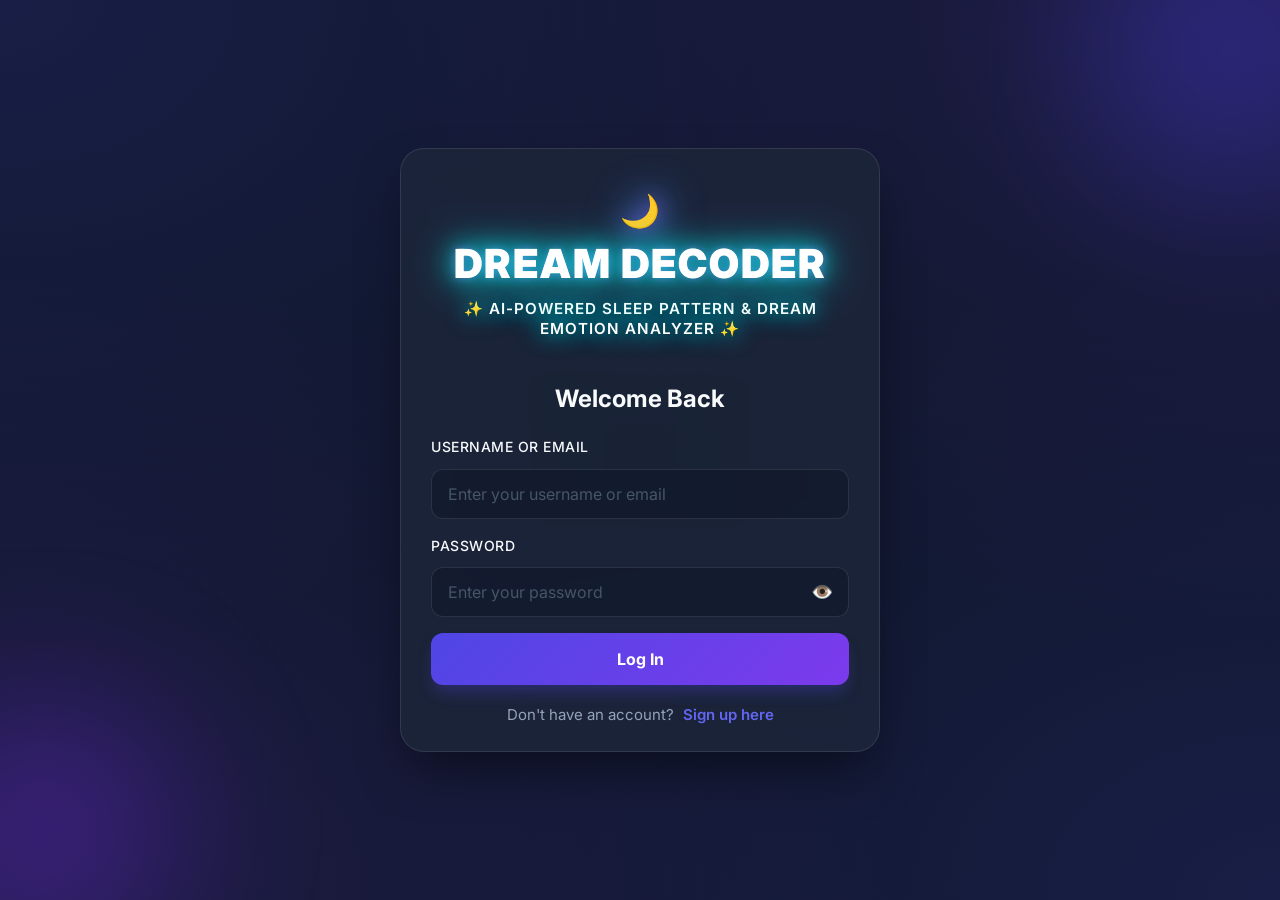
==== frontend/login.html @ a517de75 "first commit" ====
<!DOCTYPE html>
<html lang="en">

<head>
    <meta charset="UTF-8">
    <meta name="viewport" content="width=device-width, initial-scale=1.0">
    <title>Dream Decoder - Login</title>
    <link rel="preconnect" href="https://fonts.googleapis.com">
    <link rel="preconnect" href="https://fonts.gstatic.com" crossorigin>
    <!-- Web Fonts -->
    <link href="https://fonts.googleapis.com/css2?family=Inter:wght@400;500;600;700;800&display=swap" rel="stylesheet">
    <link rel="stylesheet" href="css/styles.css">
    <link rel="stylesheet" href="css/auth.css">
</head>

<body class="auth-page">
    <div class="auth-bg-shapes">
        <div class="shape shape-1"></div>
        <div class="shape shape-2"></div>
    </div>
    <div class="auth-container">
        <div class="auth-card">
            <div class="auth-header">
                <div class="auth-brand-animated" aria-label="Dream Decoder animated branding">
                    <div class="brand-moon">🌙</div>
                    <h1 class="brand-name">DREAM DECODER</h1>
                    <p class="brand-tagline">✨ AI-POWERED SLEEP PATTERN &amp; DREAM EMOTION ANALYZER ✨</p>
                </div>
            </div>

            <!-- Login Form -->
            <form id="loginForm" class="auth-form">
                <h2 data-i18n="auth_welcome">Welcome Back</h2>

                <div class="form-group">
                    <label for="loginUsername" data-i18n="auth_username">Username or Email</label>
                    <input type="text" id="loginUsername" name="username" required autocomplete="username"
                        data-i18n-placeholder="auth_username_placeholder" placeholder="Enter your username or email">
                </div>

                <div class="form-group">
                    <label for="loginPassword" data-i18n="auth_password">Password</label>
                    <div class="password-input-wrapper">
                        <input type="password" id="loginPassword" name="password" required
                            autocomplete="current-password" data-i18n-placeholder="auth_password_placeholder"
                            placeholder="Enter your password">
                        <button type="button" class="toggle-password" data-target="loginPassword"
                            title="Toggle password visibility">
                            <span class="eye-icon">👁️</span>
                        </button>
                    </div>
                </div>

                <button type="submit" class="btn btn-primary btn-block">
                    <span class="btn-text" data-i18n="btn_login">Log In</span>
                    <span class="btn-status" style="display: none;">
                        <span class="btn-loader" style="display: inline-block; vertical-align: middle;"></span>
                        <span data-i18n="auth_logging_in" style="margin-left: 8px;">Logging in...</span>
                    </span>
                </button>

                <p class="auth-switch">
                    <span data-i18n="auth_no_account">Don't have an account?</span>
                    <a href="#" id="showSignup" data-i18n="auth_to_signup">Sign up here</a>
                </p>
            </form>

            <!-- Signup Form -->
            <form id="signupForm" class="auth-form" style="display: none;">
                <h2 data-i18n="auth_create_account">Create Account</h2>

                <div class="form-group">
                    <label for="signupUsername" data-i18n="auth_username">Username</label>
                    <input type="text" id="signupUsername" name="username" required autocomplete="username"
                        data-i18n-placeholder="auth_signup_username_hint"
                        placeholder="Choose a username (3-20 characters)" pattern="[a-zA-Z0-9_]{3,20}">
                    <small data-i18n="auth_username_hint">Letters, numbers, and underscores only</small>
                </div>

                <div class="form-group">
                    <label for="signupEmail" data-i18n="auth_email">Email</label>
                    <input type="email" id="signupEmail" name="email" required autocomplete="email"
                        data-i18n-placeholder="auth_email_placeholder" placeholder="Enter your email">
                </div>

                <div class="form-group">
                    <label for="signupPassword" data-i18n="auth_password">Password</label>
                    <div class="password-input-wrapper">
                        <input type="password" id="signupPassword" name="password" required autocomplete="new-password"
                            data-i18n-placeholder="auth_password_placeholder" placeholder="Create a strong password"
                            minlength="8">
                        <button type="button" class="toggle-password" data-target="signupPassword"
                            title="Toggle password visibility">
                            <span class="eye-icon">👁️</span>
                        </button>
                    </div>
                    <small data-i18n="auth_password_hint">At least 8 characters, 1 uppercase, 1 lowercase, 1
                        number</small>
                </div>

                <div class="form-group">
                    <label for="signupConfirmPassword" data-i18n="auth_confirm_password">Confirm Password</label>
                    <div class="password-input-wrapper">
                        <input type="password" id="signupConfirmPassword" name="confirmPassword" required
                            autocomplete="new-password" data-i18n-placeholder="auth_confirm_password_placeholder"
                            placeholder="Re-enter your password">
                        <button type="button" class="toggle-password" data-target="signupConfirmPassword"
                            title="Toggle password visibility">
                            <span class="eye-icon">👁️</span>
                        </button>
                    </div>
                </div>

                <button type="submit" class="btn btn-primary btn-block">
                    <span class="btn-text" data-i18n="btn_signup">Sign Up</span>
                    <span class="btn-status" style="display: none;">
                        <span class="btn-loader" style="display: inline-block; vertical-align: middle;"></span>
                        <span data-i18n="auth_creating_account">Creating account...</span>
                    </span>
                </button>

                <p class="auth-switch">
                    <span data-i18n="auth_has_account">Already have an account?</span>
                    <a href="#" id="showLogin" data-i18n="auth_to_login">Log in here</a>
                </p>
            </form>
        </div>
    </div>

    <script src="js/auth.js"></script>
    <script src="js/i18n.js"></script>
    <script>
        // Form switching
        document.getElementById('showSignup').addEventListener('click', (e) => {
            e.preventDefault();
            const loginForm = document.getElementById('loginForm');
            const signupForm = document.getElementById('signupForm');

            loginForm.style.opacity = '0';
            setTimeout(() => {
                loginForm.style.display = 'none';
                signupForm.style.display = 'block';
                signupForm.style.opacity = '1';
            }, 200);
        });

        document.getElementById('showLogin').addEventListener('click', (e) => {
            e.preventDefault();
            const loginForm = document.getElementById('loginForm');
            const signupForm = document.getElementById('signupForm');

            signupForm.style.opacity = '0';
            setTimeout(() => {
                signupForm.style.display = 'none';
                loginForm.style.display = 'block';
                loginForm.style.opacity = '1';
            }, 200);
        });

        // Login form submission
        document.getElementById('loginForm').addEventListener('submit', async (e) => {
            e.preventDefault();

            const btn = e.target.querySelector('button[type="submit"]');
            const btnText = btn.querySelector('.btn-text');
            const btnLoader = btn.querySelector('.btn-status');

            const username = document.getElementById('loginUsername').value.trim();
            const password = document.getElementById('loginPassword').value;

            try {
                btn.disabled = true;
                btnText.style.display = 'none';
                btnLoader.style.display = 'inline';

                await authService.login(username, password);

                // Redirect to main app
                window.location.href = '/';
            } catch (error) {
                alert('Login failed: ' + error.message);
                btn.disabled = false;
                btnText.style.display = 'inline';
                btnLoader.style.display = 'none';
            }
        });

        // Signup form submission
        document.getElementById('signupForm').addEventListener('submit', async (e) => {
            e.preventDefault();

            const btn = e.target.querySelector('button[type="submit"]');
            const btnText = btn.querySelector('.btn-text');
            const btnLoader = btn.querySelector('.btn-status');

            const username = document.getElementById('signupUsername').value.trim();
            const email = document.getElementById('signupEmail').value.trim();
            const password = document.getElementById('signupPassword').value;
            const confirmPassword = document.getElementById('signupConfirmPassword').value;
            const language = 'en'; // Default to English as per requirement

            // Validate passwords match
            if (password !== confirmPassword) {
                alert('Passwords do not match!');
                return;
            }

            try {
                btn.disabled = true;
                btnText.style.display = 'none';
                btnLoader.style.display = 'inline';

                await authService.signup(username, email, password, language);

                // Redirect to main app
                window.location.href = '/';
            } catch (error) {
                alert('Signup failed: ' + error.message);
                btn.disabled = false;
                btnText.style.display = 'inline';
                btnLoader.style.display = 'none';
            }
        });

        // Redirect if already logged in
        if (authService.isAuthenticated()) {
            window.location.href = '/';
        }

        // Password visibility toggle
        document.querySelectorAll('.toggle-password').forEach(button => {
            button.addEventListener('click', () => {
                const targetId = button.getAttribute('data-target');
                const passwordInput = document.getElementById(targetId);
                const eyeIcon = button.querySelector('.eye-icon');

                if (passwordInput.type === 'password') {
                    passwordInput.type = 'text';
                    eyeIcon.textContent = '🙈';
                } else {
                    passwordInput.type = 'password';
                    eyeIcon.textContent = '👁️';
                }
            });
        });
    </script>
</body>

</html>
---- frontend/css/styles.css ----
/* Dream Decoder - Main Stylesheet */
/* Midnight Voyage Theme */

/* ========================================
   CSS VARIABLES (Design Tokens)
   ======================================== */
:root {
    /* Colors from palette - Midnight Voyage */
    --color-midnight: #2F4157;
    --color-ocean: #577C8E;
    --color-foam: #DAE4EA;

    /* Background colors */
    --color-bg-primary: #1e2d3d;
    --color-bg-secondary: #2F4157;
    --color-bg-tertiary: #3a4f65;
    --color-bg-card: var(--color-bg-secondary);
    --color-bg-card-hover: var(--color-bg-tertiary);

    /* Accent colors */
    --color-primary: #577C8E;
    --color-primary-light: #6a91a5;
    --color-primary-dark: #486a7a;
    --color-secondary: #DAE4EA;
    --color-accent: #8fb3c4;

    /* Text colors */
    --color-text-primary: #f0f4f6;
    --color-text-secondary: #b8c9d4;
    --color-text-muted: #7d93a3;

    /* Semantic colors */
    --color-success: #7ec4a3;
    --color-warning: #e8c47a;
    --color-error: #d98a8a;
    --color-info: #8fb3c4;

    /* Emotion colors */
    --color-joy: #e8c47a;
    --color-sadness: #7d93a3;
    --color-fear: #9b8ec4;
    --color-anger: #d98a8a;
    --color-surprise: #c4a87e;
    --color-love: #c48a9b;

    /* Shadows */
    --shadow-sm: 0 1px 3px rgba(0, 0, 0, 0.25);
    --shadow-md: 0 4px 12px rgba(0, 0, 0, 0.3);
    --shadow-lg: 0 8px 24px rgba(0, 0, 0, 0.35);

    /* Border radius */
    --radius-sm: 6px;
    --radius-md: 10px;
    --radius-lg: 16px;
    --radius-xl: 24px;

    /* Spacing */
    --space-xs: 4px;
    --space-sm: 8px;
    --space-md: 16px;
    --space-lg: 24px;
    --space-xl: 32px;
    --space-2xl: 48px;

    /* Typography */
    --font-primary: 'Inter', -apple-system, BlinkMacSystemFont, sans-serif;
    --font-display: 'Outfit', 'Inter', sans-serif;

    /* Transitions */
    --transition-fast: 0.15s ease;
    --transition-normal: 0.2s ease;
}

/* ========================================
   RESET & BASE STYLES
   ======================================== */
*,
*::before,
*::after {
    box-sizing: border-box;
    margin: 0;
    padding: 0;
}

html {
    font-size: 16px;
    scroll-behavior: smooth;
}

body {
    font-family: var(--font-primary);
    background: var(--color-bg-primary);
    color: var(--color-text-primary);
    line-height: 1.6;
    min-height: 100vh;
    overflow-x: hidden;
    scrollbar-width: none;
    /* Firefox */
    -ms-overflow-style: none;
    /* IE/Edge */
}

body::-webkit-scrollbar {
    display: none;
    /* Chrome, Safari, Opera */
}

/* Shared Scrollbar utility */
.custom-scrollbar::-webkit-scrollbar {
    width: 5px;
}

.custom-scrollbar::-webkit-scrollbar-track {
    background: var(--color-bg-primary);
    border-radius: 3px;
}

.custom-scrollbar::-webkit-scrollbar-thumb {
    background: var(--color-ocean);
    border-radius: 3px;
}

.custom-scrollbar::-webkit-scrollbar-thumb:hover {
    background: var(--color-primary-light);
}

/* ========================================
   APP CONTAINER
   ======================================== */
.app-container {
    max-width: 1400px;
    margin: 0 auto;
    padding: var(--space-lg);
    min-height: 100vh;
}

/* ========================================
   HEADER
   ======================================== */
.app-header {
    display: flex;
    justify-content: space-between;
    align-items: center;
    padding: var(--space-md) var(--space-lg);
    background: rgba(30, 41, 59, 0.8);
    backdrop-filter: blur(16px);
    -webkit-backdrop-filter: blur(16px);
    border-bottom: 1px solid var(--color-bg-tertiary);
    position: sticky;
    top: 0;
    z-index: 1000;
    transition: all var(--transition-normal);
}

.logo {
    display: flex;
    align-items: center;
    gap: var(--space-sm);
}

.logo-icon {
    font-size: 2.2rem;
    filter: drop-shadow(0 0 8px rgba(99, 102, 241, 0.4));
    transition: transform 0.3s ease;
}

.logo:hover .logo-icon {
    transform: rotate(15deg) scale(1.1);
}

.logo h1 {
    font-family: var(--font-display);
    font-size: 1.8rem;
    font-weight: 800;
    letter-spacing: -0.02em;
    background: linear-gradient(to right, #818cf8, #c084fc);
    -webkit-background-clip: text;
    background-clip: text;
    -webkit-text-fill-color: transparent;
}

.tagline {
    font-size: 0.85rem;
    color: var(--color-text-muted);
    font-weight: 500;
    text-transform: uppercase;
    letter-spacing: 2px;
    margin-left: var(--space-lg);
    display: none;
}

@media (min-width: 1024px) {
    .tagline {
        display: block;
    }
}


/* Language Switcher */
.language-switcher {
    display: flex;
    align-items: center;
    gap: var(--space-sm);
    position: absolute;
    top: var(--space-md);
    right: 200px;
}

.language-switcher label {
    font-size: 0.9rem;
    color: var(--color-text-muted);
    font-weight: 500;
}

.language-select {
    padding: var(--space-xs) var(--space-sm);
    background: var(--color-bg-secondary);
    border: 1px solid var(--color-bg-tertiary);
    border-radius: var(--radius-md);
    color: var(--color-text);
    font-size: 0.9rem;
    cursor: pointer;
    transition: all 0.2s ease;
}

.language-select:hover {
    border-color: var(--color-foam);
    background: var(--color-bg-tertiary);
}

.language-select:focus {
    outline: none;
    border-color: var(--color-foam);
    box-shadow: 0 0 0 3px rgba(136, 192, 208, 0.1);
}

.language-select option {
    background: var(--color-bg-secondary);
    color: var(--color-text);
}

/* User Menu */
.user-menu {
    position: relative;
}

.user-menu-btn {
    display: flex;
    align-items: center;
    gap: var(--space-sm);
    padding: var(--space-sm) var(--space-md);
    background: var(--color-bg-tertiary);
    border: 1px solid var(--color-ocean);
    border-radius: var(--radius-md);
    color: var(--color-text-primary);
    font-family: var(--font-primary);
    font-size: 0.9rem;
    font-weight: 500;
    cursor: pointer;
    transition: all var(--transition-fast);
}

.user-menu-btn:hover {
    background: var(--color-ocean);
    border-color: var(--color-primary-light);
}

.user-menu-dropdown {
    position: absolute;
    top: calc(100% + var(--space-sm));
    right: 0;
    background: var(--color-bg-secondary);
    border: 1px solid var(--color-bg-tertiary);
    border-radius: var(--radius-md);
    box-shadow: var(--shadow-lg);
    min-width: 200px;
    z-index: 1000;
    overflow: hidden;
}

.user-menu-dropdown button {
    display: block;
    width: 100%;
    padding: var(--space-md);
    background: transparent;
    border: none;
    color: var(--color-text-primary);
    font-family: var(--font-primary);
    font-size: 0.9rem;
    text-align: left;
    cursor: pointer;
    transition: background var(--transition-fast);
    border-bottom: 1px solid var(--color-bg-tertiary);
}

.user-menu-dropdown button:last-child {
    border-bottom: none;
}

.user-menu-dropdown button:hover {
    background: var(--color-bg-tertiary);
}

.user-menu-dropdown button.danger:hover {
    background: var(--color-error);
    color: white;
}

/* ========================================
   NAVIGATION TABS
   ======================================== */
.tab-nav {
    display: flex;
    justify-content: center;
    gap: var(--space-xs);
    padding: var(--space-xs);
    background: var(--color-bg-secondary);
    border-radius: var(--radius-lg);
    margin-bottom: var(--space-xl);
    border: 1px solid var(--color-bg-tertiary);
    transition: all var(--transition-normal);
}

.tab-btn {
    display: flex;
    align-items: center;
    gap: var(--space-sm);
    padding: var(--space-sm) var(--space-lg);
    background: transparent;
    border: none;
    border-radius: var(--radius-md);
    color: var(--color-text-muted);
    font-family: var(--font-primary);
    font-size: 0.95rem;
    font-weight: 600;
    cursor: pointer;
    transition: all var(--transition-normal);
}

.tab-btn:hover {
    color: var(--color-text-primary);
    background: rgba(255, 255, 255, 0.05);
}

.tab-btn.active {
    color: white;
    background: var(--auth-accent, #6366f1);
    box-shadow: 0 4px 12px rgba(99, 102, 241, 0.3);
}

.tab-icon {
    font-size: 1.2rem;
}

/* Mobile Bottom Navigation */
@media (max-width: 768px) {
    .tab-nav {
        position: fixed;
        bottom: 0;
        left: 0;
        width: 100%;
        margin-bottom: 0;
        border-radius: 20px 20px 0 0;
        z-index: 1001;
        padding: 10px var(--space-md);
        background: rgba(30, 41, 59, 0.95);
        backdrop-filter: blur(12px);
        box-shadow: 0 -10px 25px rgba(0, 0, 0, 0.3);
        justify-content: space-around;
        border-top: 1px solid var(--color-bg-tertiary);
    }

    .tab-btn {
        flex-direction: column;
        gap: 4px;
        padding: 8px var(--space-sm);
        font-size: 0.75rem;
        flex: 1;
        position: relative;
    }

    .tab-btn.active {
        background: transparent;
        color: var(--auth-accent, #6366f1);
        box-shadow: none;
    }

    .tab-btn.active::after {
        content: '';
        position: absolute;
        top: -10px;
        width: 20px;
        height: 3px;
        background: var(--auth-accent, #6366f1);
        border-radius: 0 0 3px 3px;
    }

    .tab-icon {
        font-size: 1.4rem;
    }

    .main-content {
        padding-bottom: 100px;
        /* Space for bottom nav */
    }
}

/* ========================================
   TAB PANELS
   ======================================== */
.tab-panel {
    display: none;
}

.tab-panel.active {
    display: block;
}

/* ========================================
   CARDS
   ======================================== */
.card {
    background: var(--color-bg-card);
    border-radius: var(--radius-lg);
    box-shadow: var(--shadow-sm);
    border: 1px solid var(--color-bg-tertiary);
    overflow: hidden;
}

.card:hover {
    border-color: var(--color-ocean);
}

.card-header {
    display: flex;
    justify-content: space-between;
    align-items: center;
    padding: var(--space-lg);
    border-bottom: 1px solid var(--color-bg-tertiary);
    background: rgba(0, 0, 0, 0.1);
}

.card-header h2 {
    font-family: var(--font-display);
    font-size: 1.1rem;
    font-weight: 600;
    color: var(--color-text-primary);
}

.card-body {
    padding: var(--space-lg);
}

/* ========================================
   PANEL GRIDS
   ======================================== */
.panel-grid {
    display: grid;
    grid-template-columns: 1fr 1fr;
    gap: var(--space-lg);
}

@media (max-width: 1024px) {
    .panel-grid {
        grid-template-columns: 1fr;
    }
}

.analytics-grid {
    display: grid;
    grid-template-columns: repeat(2, 1fr);
    gap: var(--space-lg);
}

@media (max-width: 768px) {
    .analytics-grid {
        grid-template-columns: 1fr;
    }
}

.insights-grid {
    display: grid;
    grid-template-columns: 2fr 1fr;
    gap: var(--space-lg);
}

@media (max-width: 1024px) {
    .insights-grid {
        grid-template-columns: 1fr;
    }
}

.insights-grid .insights-main-card {
    grid-row: span 2;
}

/* New 3-column insights layout */
.insights-grid-3col {
    display: grid;
    grid-template-columns: 1fr 1fr 1fr;
    gap: var(--space-lg);
}

@media (max-width: 1024px) {
    .insights-grid-3col {
        grid-template-columns: 1fr;
    }
}

.quick-stats-horizontal {
    display: flex;
    justify-content: space-around;
    gap: var(--space-md);
    margin-bottom: var(--space-lg);
}

.quick-stats-horizontal .quick-stat {
    flex: 1;
    padding: var(--space-md);
}

.recommendations-list-compact {
    display: grid;
    gap: var(--space-sm);
}

.recommendations-list-compact .recommendation-item {
    padding: var(--space-md);
}

@media (max-width: 1200px) {
    .insights-grid-3col {
        grid-template-columns: 1fr 1fr;
    }
}

@media (max-width: 1024px) {

    .panel-grid,
    .analytics-grid,
    .insights-grid,
    .insights-grid-3col {
        grid-template-columns: 1fr;
    }

    .insights-grid .insights-main-card {
        grid-row: auto;
    }

    .quick-stats-horizontal {
        flex-direction: column;
    }
}

/* ========================================
   FORMS
   ======================================== */
.form-group {
    margin-bottom: var(--space-lg);
}

.form-group label {
    display: block;
    margin-bottom: var(--space-sm);
    color: var(--color-foam);
    font-size: 0.85rem;
    font-weight: 500;
    text-transform: uppercase;
    letter-spacing: 0.5px;
}

.form-row {
    display: grid;
    grid-template-columns: 1fr 1fr;
    gap: var(--space-md);
}

@media (max-width: 600px) {
    .form-row {
        grid-template-columns: 1fr;
    }
}

input[type="text"],
input[type="date"],
input[type="time"],
input[type="number"],
textarea,
select {
    width: 100%;
    padding: var(--space-md);
    background: var(--color-bg-primary);
    border: 1px solid var(--color-bg-tertiary);
    border-radius: var(--radius-md);
    color: var(--color-text-primary);
    font-family: var(--font-primary);
    font-size: 0.95rem;
    transition: border-color var(--transition-fast);
}

input:focus,
textarea:focus,
select:focus {
    outline: none;
    border-color: var(--color-ocean);
}

input::placeholder,
textarea::placeholder {
    color: var(--color-text-muted);
}

textarea {
    resize: vertical;
    min-height: 140px;
    line-height: 1.7;
}

/* Range slider */
input[type="range"] {
    width: calc(100% - 50px);
    height: 6px;
    background: var(--color-bg-tertiary);
    border-radius: 3px;
    appearance: none;
    cursor: pointer;
}

input[type="range"]::-webkit-slider-thumb {
    appearance: none;
    width: 18px;
    height: 18px;
    background: var(--color-foam);
    border-radius: 50%;
    cursor: pointer;
}

.range-value {
    display: inline-block;
    width: 40px;
    text-align: center;
    color: var(--color-foam);
    font-weight: 600;
    font-size: 1.1rem;
}

/* ========================================
   BUTTONS
   ======================================== */
.btn {
    display: inline-flex;
    align-items: center;
    justify-content: center;
    gap: var(--space-sm);
    padding: var(--space-md) var(--space-xl);
    border: none;
    border-radius: var(--radius-md);
    font-family: var(--font-primary);
    font-size: 0.95rem;
    font-weight: 600;
    cursor: pointer;
    transition: background var(--transition-fast), transform var(--transition-fast);
}

.btn-primary {
    background: var(--color-ocean);
    color: var(--color-text-primary);
}

.btn-primary:hover {
    background: var(--color-primary-light);
}

.btn-primary:active {
    transform: scale(0.98);
}

.btn-ghost {
    background: transparent;
    color: var(--color-text-secondary);
    padding: var(--space-sm) var(--space-md);
}

.btn-ghost:hover {
    color: var(--color-foam);
    background: rgba(218, 228, 234, 0.1);
}

.btn-icon {
    font-size: 1.1rem;
}

.btn:disabled {
    opacity: 0.6;
    cursor: not-allowed;
    color: #fff;
    background-color: var(--color-bg-tertiary);
}

/* ========================================
   DREAM LIST
   ======================================== */
.dreams-list {
    max-height: 520px;
    overflow-y: auto;
    padding-right: var(--space-sm);
}

/* The .custom-scrollbar class is used in HTML for these elements */
.dreams-list::-webkit-scrollbar {
    width: 5px;
}

.dreams-list::-webkit-scrollbar-track {
    background: var(--color-bg-primary);
    border-radius: 3px;
}

.dreams-list::-webkit-scrollbar-thumb {
    background: var(--color-ocean);
    border-radius: 3px;
}

.dreams-list::-webkit-scrollbar-thumb:hover {
    background: var(--color-primary-light);
}

.dream-item {
    background: rgba(0, 0, 0, 0.15);
    border-radius: var(--radius-md);
    padding: var(--space-md) var(--space-lg);
    margin-bottom: var(--space-md);
    border-left: 3px solid var(--color-ocean);
    transition: background var(--transition-fast);
}

.dream-item:hover {
    background: rgba(0, 0, 0, 0.25);
}

.dream-item-header {
    display: flex;
    justify-content: space-between;
    align-items: center;
    margin-bottom: var(--space-sm);
}

.dream-date {
    font-size: 0.8rem;
    color: var(--color-text-muted);
    font-weight: 500;
}

.dream-emotion {
    display: inline-flex;
    align-items: center;
    gap: var(--space-xs);
    padding: 3px 10px;
    background: rgba(218, 228, 234, 0.15);
    border-radius: var(--radius-sm);
    font-size: 0.75rem;
    font-weight: 600;
    color: var(--color-foam);
    text-transform: uppercase;
    letter-spacing: 0.3px;
}

.dream-content {
    color: var(--color-text-secondary);
    font-size: 0.9rem;
    line-height: 1.6;
    margin-bottom: var(--space-sm);
    display: -webkit-box;
    -webkit-line-clamp: 3;
    line-clamp: 3;
    -webkit-box-orient: vertical;
    overflow: hidden;
}

.dream-keywords {
    display: flex;
    flex-wrap: wrap;
    gap: var(--space-xs);
}

.keyword-tag {
    padding: 3px 10px;
    background: rgba(143, 179, 196, 0.2);
    border-radius: var(--radius-sm);
    font-size: 0.7rem;
    color: var(--color-accent);
    font-weight: 500;
}

.dream-actions {
    display: flex;
    justify-content: flex-end;
    margin-top: var(--space-sm);
}

.dream-sleep-log {
    margin-top: var(--space-sm);
    padding-top: var(--space-sm);
    border-top: 1px dashed var(--color-bg-tertiary);
}

.dream-sleep-log.muted {
    opacity: 0.8;
}

.dream-sleep-title {
    font-size: 0.76rem;
    color: var(--color-text-muted);
    text-transform: uppercase;
    letter-spacing: 0.4px;
    margin-bottom: 6px;
}

.dream-sleep-row {
    display: flex;
    gap: 12px;
    flex-wrap: wrap;
    font-size: 0.82rem;
    color: var(--color-text-secondary);
    line-height: 1.45;
}

.dream-sleep-row.muted {
    color: var(--color-text-muted);
    margin-top: 4px;
}

.btn-delete {
    background: none;
    border: none;
    color: var(--color-text-muted);
    cursor: pointer;
    padding: var(--space-xs);
    border-radius: var(--radius-sm);
    font-size: 0.9rem;
    transition: color var(--transition-fast);
}

.btn-delete:hover {
    color: var(--color-error);
}

/* ========================================
   SLEEP LIST
   ======================================== */
.sleep-stats {
    display: grid;
    grid-template-columns: 1fr 1fr;
    gap: var(--space-md);
    margin-bottom: var(--space-lg);
}

.stat-card {
    background: rgba(0, 0, 0, 0.15);
    padding: var(--space-lg);
    border-radius: var(--radius-md);
    text-align: center;
    border: 1px solid var(--color-bg-tertiary);
}

.stat-label {
    display: block;
    font-size: 0.75rem;
    color: var(--color-text-muted);
    margin-bottom: var(--space-xs);
    text-transform: uppercase;
    letter-spacing: 0.5px;
}

.stat-value {
    font-family: var(--font-display);
    font-size: 1.6rem;
    font-weight: 600;
    color: var(--color-foam);
}

.sleep-list {
    max-height: 520px;
    overflow-y: auto;
}

.sleep-panel-grid {
    grid-template-columns: 1fr;
}

.sleep-history-card {
    max-width: 1080px;
    width: 100%;
    margin: 0 auto;
}

.sleep-overview-card,
.recent-dreams-card {
    margin-top: var(--space-lg);
}

.sleep-overview-card h3,
.recent-dreams-card h3 {
    font-family: var(--font-display);
    font-size: 1rem;
    margin-bottom: var(--space-md);
    color: var(--color-text-primary);
}

.journal-subtitle {
    color: var(--color-text-muted);
    font-size: 0.86rem;
    margin-bottom: var(--space-md);
}

.journal-controls {
    display: grid;
    grid-template-columns: 1.3fr 1fr;
    gap: var(--space-md);
    margin-bottom: var(--space-md);
}

.journal-controls .form-group {
    margin-bottom: 0;
}

.journal-controls input,
.journal-controls select {
    padding: 10px 12px;
}

.sleep-overview-grid {
    display: grid;
    grid-template-columns: repeat(2, 1fr);
    gap: var(--space-sm);
}

.stat-card.compact {
    padding: var(--space-md);
}

.stat-card.compact .stat-value {
    font-size: 1.1rem;
}

.sleep-recent-dreams {
    max-height: 320px;
    overflow-y: auto;
    display: grid;
    gap: var(--space-sm);
    padding-right: var(--space-xs);
}

.recent-dream-item {
    background: rgba(0, 0, 0, 0.15);
    border: 1px solid var(--color-bg-tertiary);
    border-radius: var(--radius-md);
    padding: var(--space-md);
}

.recent-dream-item.compact-row {
    padding: 12px 14px;
    transition: background var(--transition-fast), border-color var(--transition-fast);
}

.recent-dream-item.compact-row:hover {
    background: rgba(0, 0, 0, 0.25);
    border-color: var(--color-ocean);
}

.recent-dream-title {
    font-weight: 600;
    color: var(--color-foam);
    margin-bottom: var(--space-xs);
    font-size: 0.9rem;
}

.recent-dream-text,
.recent-dream-meta {
    color: var(--color-text-secondary);
    font-size: 0.86rem;
    line-height: 1.55;
}

.recent-dream-meta {
    margin-top: 4px;
}

@media (max-width: 600px) {
    .sleep-overview-grid {
        grid-template-columns: 1fr;
    }

    .journal-controls {
        grid-template-columns: 1fr;
    }
}

.sleep-item {
    display: flex;
    justify-content: space-between;
    align-items: flex-start;
    padding: var(--space-md);
    background: rgba(0, 0, 0, 0.15);
    border-radius: var(--radius-md);
    margin-bottom: var(--space-sm);
    border: 1px solid var(--color-bg-tertiary);
}

.sleep-item-date {
    font-weight: 500;
    font-size: 0.9rem;
    color: var(--color-foam);
}

.sleep-item-times {
    font-size: 0.75rem;
    color: var(--color-text-muted);
    margin-top: 2px;
}

.sleep-item-stats {
    display: flex;
    gap: var(--space-lg);
    color: var(--color-text-secondary);
    font-size: 0.85rem;
}

.sleep-item-dream-log {
    margin-top: var(--space-sm);
    padding-top: var(--space-sm);
    border-top: 1px dashed var(--color-bg-tertiary);
}

.sleep-item-dream-log.muted {
    opacity: 0.85;
}

.sleep-item-dream-title {
    font-size: 0.78rem;
    color: var(--color-text-muted);
    text-transform: uppercase;
    letter-spacing: 0.4px;
    margin-bottom: 6px;
}

.sleep-item-dream-list {
    display: grid;
    gap: 6px;
}

.sleep-item-dream-entry {
    background: rgba(0, 0, 0, 0.12);
    border: 1px solid var(--color-bg-tertiary);
    border-radius: var(--radius-sm);
    padding: 8px 10px;
}

.dream-entry-emotion {
    display: block;
    font-size: 0.8rem;
    color: var(--color-foam);
    margin-bottom: 2px;
}

.dream-entry-text {
    display: block;
    font-size: 0.8rem;
    color: var(--color-text-secondary);
    line-height: 1.45;
}

.sleep-item-dream-empty {
    font-size: 0.82rem;
    color: var(--color-text-muted);
}

.sleep-quality-bar {
    width: 80px;
    height: 6px;
    background: var(--color-bg-tertiary);
    border-radius: 3px;
    overflow: hidden;
}

.sleep-quality-fill {
    height: 100%;
    background: var(--color-ocean);
    border-radius: 3px;
}

/* ========================================
   ANALYSIS PREVIEW
   ======================================== */
.analysis-preview {
    margin-top: var(--space-lg);
    padding: var(--space-lg);
    background: rgba(0, 0, 0, 0.15);
    border-radius: var(--radius-md);
    border-left: 3px solid var(--color-accent);
}

.analysis-preview h3 {
    font-size: 0.95rem;
    margin-bottom: var(--space-md);
    color: var(--color-accent);
    font-weight: 600;
}

.analysis-preview.hidden {
    display: none;
}

.analysis-content {
    display: grid;
    gap: var(--space-md);
}

.analysis-row {
    display: flex;
    align-items: center;
    gap: var(--space-md);
}

.analysis-label {
    font-weight: 500;
    color: var(--color-text-muted);
    min-width: 90px;
    font-size: 0.85rem;
}

.analysis-value {
    color: var(--color-text-primary);
    font-size: 0.9rem;
}

.sentiment-positive {
    color: var(--color-success);
}

.sentiment-negative {
    color: var(--color-error);
}

.sentiment-neutral {
    color: var(--color-text-secondary);
}

/* ========================================
   CHARTS
   ======================================== */
.chart-card {
    min-height: 350px;
}

.chart-card canvas {
    max-height: 280px;
}

.period-select {
    padding: var(--space-sm) var(--space-md);
    font-size: 0.8rem;
    background: var(--color-bg-tertiary);
    border-color: transparent;
    border-radius: var(--radius-sm);
}

/* ========================================
   KEYWORDS CLOUD
   ======================================== */
.keywords-cloud {
    display: flex;
    flex-wrap: wrap;
    gap: var(--space-sm);
    justify-content: center;
    padding: var(--space-md);
}

.keyword-cloud-item {
    padding: var(--space-sm) var(--space-md);
    background: rgba(0, 0, 0, 0.15);
    border: 1px solid var(--color-bg-tertiary);
    border-radius: var(--radius-lg);
    color: var(--color-text-secondary);
    font-size: 0.85rem;
    transition: all var(--transition-fast);
}

.keyword-cloud-item:hover {
    background: var(--color-ocean);
    color: var(--color-text-primary);
    border-color: var(--color-ocean);
}

.keyword-cloud-item.large {
    font-size: 1rem;
    font-weight: 600;
    color: var(--color-foam);
}

.keyword-cloud-item.medium {
    font-size: 0.9rem;
    font-weight: 500;
}

/* ========================================
   INSIGHTS
   ======================================== */
.insights-list {
    display: grid;
    gap: var(--space-md);
}

.insight-item {
    display: flex;
    gap: var(--space-md);
    padding: var(--space-lg);
    background: rgba(0, 0, 0, 0.15);
    border-radius: var(--radius-md);
    border-left: 3px solid var(--color-ocean);
}

.insight-item.type-warning {
    border-left-color: var(--color-warning);
}

.insight-item.type-positive {
    border-left-color: var(--color-success);
}

.insight-item.type-info {
    border-left-color: var(--color-info);
}

.insight-icon {
    font-size: 1.4rem;
}

.insight-content h4 {
    font-size: 0.95rem;
    margin-bottom: var(--space-xs);
    color: var(--color-text-primary);
    font-weight: 600;
}

.insight-content p {
    font-size: 0.85rem;
    color: var(--color-text-secondary);
    line-height: 1.5;
}

/* Recommendations */
.recommendations-list {
    display: grid;
    gap: var(--space-md);
}

.recommendation-item {
    padding: var(--space-lg);
    background: rgba(0, 0, 0, 0.15);
    border-radius: var(--radius-md);
    border: 1px solid var(--color-bg-tertiary);
}

.recommendation-item h4 {
    font-size: 0.9rem;
    margin-bottom: var(--space-xs);
    color: var(--color-foam);
    font-weight: 600;
}

.recommendation-item p {
    font-size: 0.85rem;
    color: var(--color-text-secondary);
    line-height: 1.5;
}

.recommendation-item.priority-high {
    border-left: 3px solid var(--color-warning);
}

.recommendation-item.priority-medium {
    border-left: 3px solid var(--color-info);
}

/* ========================================
   HEALTH TIPS
   ======================================== */
.health-tips-list {
    display: grid;
    gap: var(--space-lg);
}

.health-tip-card {
    background: rgba(0, 0, 0, 0.15);
    border-radius: var(--radius-md);
    padding: var(--space-lg);
    border: 1px solid var(--color-bg-tertiary);
}

.health-tip-card:hover {
    border-color: var(--color-ocean);
}

.health-tip-header {
    display: flex;
    align-items: center;
    gap: var(--space-md);
    margin-bottom: var(--space-md);
}

.health-tip-icon {
    font-size: 1.5rem;
}

.health-tip-header h4 {
    font-size: 1rem;
    color: var(--color-foam);
    font-weight: 600;
}

.health-tip-insight {
    font-size: 0.85rem;
    color: var(--color-text-secondary);
    line-height: 1.6;
    margin-bottom: var(--space-md);
    padding: var(--space-md);
    background: rgba(0, 0, 0, 0.1);
    border-radius: var(--radius-sm);
    border-left: 3px solid var(--color-ocean);
    font-style: italic;
}

.health-tip-list {
    list-style: none;
    padding: 0;
    margin: 0;
}

.health-tip-list li {
    position: relative;
    padding: var(--space-sm) 0 var(--space-sm) var(--space-lg);
    font-size: 0.85rem;
    color: var(--color-text-secondary);
    line-height: 1.5;
    border-bottom: 1px solid var(--color-bg-tertiary);
}

.health-tip-list li:last-child {
    border-bottom: none;
}

.health-tip-list li::before {
    content: "✓";
    position: absolute;
    left: 0;
    color: var(--color-success);
    font-weight: 600;
}

/* Quick Stats */
.quick-stats {
    display: grid;
    gap: var(--space-md);
}

.quick-stat {
    display: flex;
    flex-direction: column;
    align-items: center;
    padding: var(--space-lg);
    background: rgba(0, 0, 0, 0.15);
    border-radius: var(--radius-md);
    text-align: center;
    border: 1px solid var(--color-bg-tertiary);
}

.quick-stat .stat-icon {
    font-size: 1.8rem;
    margin-bottom: var(--space-sm);
}

.quick-stat .stat-number {
    font-family: var(--font-display);
    font-size: 1.5rem;
    font-weight: 700;
    color: var(--color-foam);
}

.quick-stat .stat-label {
    font-size: 0.75rem;
    color: var(--color-text-muted);
    margin-top: var(--space-xs);
    text-transform: uppercase;
    letter-spacing: 0.5px;
}

/* ========================================
   EMPTY & LOADING STATES
   ======================================== */
.empty-state {
    text-align: center;
    padding: var(--space-2xl);
    color: var(--color-text-muted);
}

.empty-state.small {
    padding: var(--space-lg);
}

.empty-icon {
    font-size: 2.5rem;
    display: block;
    margin-bottom: var(--space-md);
    opacity: 0.5;
}

.empty-state p {
    margin-bottom: var(--space-sm);
    font-size: 0.9rem;
}

.empty-state .hint {
    font-size: 0.8rem;
    opacity: 0.7;
}

.loading-state {
    text-align: center;
    padding: var(--space-2xl);
}

.loading-icon {
    font-size: 1.8rem;
    display: inline-block;
}

/* ========================================
   TOAST NOTIFICATIONS (PREMIUM)
   ======================================== */
.toast-container {
    position: fixed;
    bottom: var(--space-lg);
    right: var(--space-lg);
    display: flex;
    flex-direction: column;
    gap: var(--space-md);
    z-index: 10000;
}

.toast {
    background: rgba(30, 41, 59, 0.9);
    backdrop-filter: blur(12px);
    -webkit-backdrop-filter: blur(12px);
    border: 1px solid rgba(255, 255, 255, 0.1);
    border-radius: 12px;
    box-shadow: 0 10px 15px -3px rgba(0, 0, 0, 0.3);
    width: 350px;
    overflow: hidden;
    animation: slideInRight 0.3s cubic-bezier(0.16, 1, 0.3, 1);
}

.toast-content {
    display: flex;
    align-items: center;
    gap: var(--space-md);
    padding: 16px;
}

.toast.success {
    border-left: 4px solid var(--color-success);
}

.toast.error {
    border-left: 4px solid var(--color-error);
}

.toast.warning {
    border-left: 4px solid var(--color-warning);
}

.toast.info {
    border-left: 4px solid var(--color-info);
}

.toast-icon {
    font-size: 1.25rem;
    flex-shrink: 0;
}

.toast-message {
    flex: 1;
    font-size: 0.9rem;
    font-weight: 500;
    color: white;
}

.toast-close {
    background: none;
    border: none;
    color: var(--color-text-muted);
    cursor: pointer;
    font-size: 1.25rem;
    padding: 4px;
    transition: color 0.2s;
}

.toast-close:hover {
    color: white;
}

.toast-progress {
    height: 3px;
    background: rgba(255, 255, 255, 0.1);
    width: 100%;
}

.toast-progress-bar {
    height: 100%;
    background: var(--auth-accent, #6366f1);
    width: 100%;
    transform-origin: left;
    animation: progress linear forwards;
}

.toast.success .toast-progress-bar {
    background: var(--color-success);
}

.toast.error .toast-progress-bar {
    background: var(--color-error);
}

.toast.warning .toast-progress-bar {
    background: var(--color-warning);
}

@keyframes progress {
    from {
        transform: scaleX(1);
    }

    to {
        transform: scaleX(0);
    }
}

@keyframes slideInRight {
    from {
        transform: translateX(100%);
        opacity: 0;
    }

    to {
        transform: translateX(0);
        opacity: 1;
    }
}

@keyframes fadeOut {
    from {
        transform: scale(1);
        opacity: 1;
    }

    to {
        transform: scale(0.9);
        opacity: 0;
    }
}

@media (max-width: 480px) {
    .toast-container {
        left: var(--space-md);
        right: var(--space-md);
        bottom: 80px;
        /* Above mobile nav */
    }

    .toast {
        width: 100%;
    }
}

/* ========================================
   UTILITY CLASSES
   ======================================== */
.hidden {
    display: none !important;
}

.text-center {
    text-align: center;
}

.mt-md {
    margin-top: var(--space-md);
}

.mb-md {
    margin-bottom: var(--space-md);
}

/* ========================================
   RESPONSIVE ADJUSTMENTS
   ======================================== */
@media (max-width: 768px) {
    .app-container {
        padding: var(--space-md);
    }

    .logo h1 {
        font-size: 1.5rem;
    }

    .logo-icon {
        font-size: 2rem;
    }

    .card-header {
        padding: var(--space-md);
    }

    .card-body {
        padding: var(--space-md);
    }

    .toast-container {
        left: var(--space-md);
        right: var(--space-md);
        bottom: var(--space-md);
    }

    .toast {
        max-width: none;
    }
}

/* ========================================
   DREAM COUNT BADGE
   ======================================== */
.dream-count {
    font-size: 0.8rem;
    color: var(--color-text-muted);
    font-weight: 500;
    padding: 4px 12px;
    background: rgba(0, 0, 0, 0.2);
    border-radius: var(--radius-sm);
}

/* ========================================
   MODAL POPUP
   ======================================== */
.modal {
    position: fixed;
    top: 0;
    left: 0;
    width: 100%;
    height: 100%;
    z-index: 2000;
    display: flex;
    align-items: center;
    justify-content: center;
}

.modal.hidden {
    display: none;
}

.modal-overlay {
    position: absolute;
    top: 0;
    left: 0;
    width: 100%;
    height: 100%;
    background: rgba(0, 0, 0, 0.7);
    backdrop-filter: blur(4px);
}

.modal-content {
    position: relative;
    background: var(--color-bg-secondary);
    border-radius: var(--radius-lg);
    max-width: 600px;
    width: 90%;
    max-height: 85vh;
    overflow-y: auto;
    box-shadow: var(--shadow-lg);
    border: 1px solid var(--color-bg-tertiary);
    scrollbar-width: none;
    /* Firefox */
    -ms-overflow-style: none;
    /* IE/Edge */
}

.modal-content::-webkit-scrollbar {
    display: none;
    /* Chrome, Safari, Opera */
}

.modal-header {
    display: flex;
    justify-content: space-between;
    align-items: center;
    padding: var(--space-lg);
    border-bottom: 1px solid var(--color-bg-tertiary);
    background: var(--color-bg-primary);
    position: sticky;
    top: 0;
}

.modal-header h3 {
    font-family: var(--font-display);
    font-size: 1.2rem;
    color: var(--color-foam);
}

.modal-close {
    background: none;
    border: none;
    font-size: 1.8rem;
    color: var(--color-text-muted);
    cursor: pointer;
    line-height: 1;
    padding: 0;
}

.modal-close:hover {
    color: var(--color-text-primary);
}

.modal-body {
    padding: var(--space-lg);
}

.modal-date {
    font-size: 0.85rem;
    color: var(--color-text-muted);
    margin-bottom: var(--space-md);
}

.modal-dream-text {
    font-size: 0.95rem;
    color: var(--color-text-primary);
    line-height: 1.7;
    padding: var(--space-lg);
    background: var(--color-bg-primary);
    border-radius: var(--radius-md);
    margin-bottom: var(--space-lg);
    border-left: 3px solid var(--color-ocean);
}

.modal-analysis {
    display: grid;
    gap: var(--space-lg);
}

.analysis-section h4 {
    font-size: 0.8rem;
    color: var(--color-text-muted);
    text-transform: uppercase;
    letter-spacing: 0.5px;
    margin-bottom: var(--space-sm);
}

.modal-emotion-badge {
    display: inline-flex;
    align-items: center;
    gap: var(--space-sm);
    padding: var(--space-sm) var(--space-lg);
    background: rgba(218, 228, 234, 0.15);
    border-radius: var(--radius-lg);
    font-size: 1rem;
    font-weight: 600;
    color: var(--color-foam);
}

.modal-sentiment {
    font-size: 0.95rem;
    padding: var(--space-sm) var(--space-md);
    border-radius: var(--radius-sm);
    display: inline-block;
}

.modal-sentiment.positive {
    color: var(--color-success);
    background: rgba(126, 196, 163, 0.15);
}

.modal-sentiment.negative {
    color: var(--color-error);
    background: rgba(217, 138, 138, 0.15);
}

.modal-sentiment.neutral {
    color: var(--color-text-secondary);
    background: rgba(125, 147, 163, 0.15);
}

.modal-keywords {
    display: flex;
    flex-wrap: wrap;
    gap: var(--space-sm);
}

.modal-keywords .keyword-tag {
    padding: var(--space-sm) var(--space-md);
    font-size: 0.85rem;
}

.modal-health-insight {
    font-size: 0.9rem;
    color: var(--color-text-secondary);
    line-height: 1.6;
    padding: var(--space-md);
    background: rgba(0, 0, 0, 0.15);
    border-radius: var(--radius-sm);
    font-style: italic;
}

.modal-analytics-report {
    display: block;
}

.modal-jungian-report {
    display: block;
    color: var(--color-text-secondary);
    font-size: 0.95rem;
    line-height: 1.6;
}

.jungian-journal-item {
    background: rgba(0, 0, 0, 0.15);
    border: 1px solid var(--color-bg-tertiary);
    border-radius: var(--radius-sm);
    padding: var(--space-md);
    margin-bottom: var(--space-md);
    cursor: pointer;
    transition: transform var(--transition-normal), border-color var(--transition-normal), background var(--transition-normal);
}

.jungian-journal-item:hover {
    transform: translateY(-1px);
    border-color: var(--color-ocean);
    background: rgba(0, 0, 0, 0.2);
}

.jungian-journal-item.expanded {
    border-color: var(--color-foam);
    background: rgba(0, 0, 0, 0.22);
}

.jungian-dream-preview {
    color: var(--color-text-secondary);
    font-size: 0.88rem;
    line-height: 1.5;
    padding: var(--space-sm) 0;
    border-top: 1px solid var(--color-bg-tertiary);
    border-bottom: 1px solid var(--color-bg-tertiary);
    margin-bottom: var(--space-sm);
}

.jungian-report-preview {
    color: var(--color-text-primary);
    font-size: 0.92rem;
    line-height: 1.6;
}

.jungian-report-meta {
    display: flex;
    flex-wrap: wrap;
    gap: var(--space-sm);
    margin-bottom: var(--space-md);
    color: var(--color-text-muted);
    font-size: 0.78rem;
    text-transform: uppercase;
    letter-spacing: 0.6px;
}

.jungian-report-meta span {
    padding: 4px 10px;
    border-radius: 999px;
    background: rgba(0, 0, 0, 0.15);
    border: 1px solid var(--color-bg-tertiary);
}

.jungian-report-body {
    white-space: pre-wrap;
}

.analytics-grid-compact {
    display: grid;
    grid-template-columns: repeat(2, 1fr);
    gap: var(--space-md);
}

.analytics-block {
    background: rgba(0, 0, 0, 0.15);
    border: 1px solid var(--color-bg-tertiary);
    border-radius: var(--radius-sm);
    padding: var(--space-md);
}

.analytics-block h5 {
    font-size: 0.78rem;
    text-transform: uppercase;
    letter-spacing: 0.5px;
    color: var(--color-text-muted);
    margin-bottom: var(--space-sm);
}

.analytics-block p {
    margin: 0;
    color: var(--color-text-primary);
    font-size: 0.9rem;
    line-height: 1.5;
}

.analytics-block p+p {
    margin-top: 4px;
}

.analytics-span-2 {
    grid-column: span 2;
}

.analytics-list {
    display: grid;
    gap: 6px;
}

.analytics-line {
    display: flex;
    justify-content: space-between;
    align-items: center;
    color: var(--color-text-secondary);
    font-size: 0.9rem;
}

@media (max-width: 720px) {
    .analytics-grid-compact {
        grid-template-columns: 1fr;
    }

    .analytics-span-2 {
        grid-column: span 1;
    }
}

/* Make dream items clickable */
.dream-item {
    cursor: pointer;
    background: var(--color-bg-card);
    border-radius: var(--radius-md);
    padding: var(--space-lg);
    margin-bottom: var(--space-md);
    border: 1px solid var(--color-bg-tertiary);
    border-left: 4px solid var(--color-accent);
    transition: all var(--transition-normal);
    position: relative;
    overflow: hidden;
}

.dream-item:hover {
    background: var(--color-bg-card-hover);
    border-color: var(--color-ocean);
    transform: translateY(-2px);
    box-shadow: var(--shadow-md);
}

.dream-item-header {
    display: flex;
    justify-content: space-between;
    align-items: flex-start;
    margin-bottom: var(--space-md);
}

.dream-header-left {
    display: flex;
    flex-direction: column;
    gap: var(--space-xs);
}

.dream-badges {
    display: flex;
    flex-wrap: wrap;
    gap: 6px;
    margin-top: 4px;
}

.category-badge {
    padding: 2px 8px;
    border-radius: 4px;
    font-size: 0.7rem;
    font-weight: 700;
    text-transform: uppercase;
    letter-spacing: 0.5px;
}

.badge-nightmare {
    background: rgba(217, 138, 138, 0.2);
    color: #ff9999;
    border: 1px solid rgba(217, 138, 138, 0.3);
}

.badge-lucid {
    background: rgba(143, 179, 196, 0.2);
    color: #99ccff;
    border: 1px solid rgba(143, 179, 196, 0.3);
}

.badge-recurring {
    background: rgba(155, 142, 196, 0.2);
    color: #ccb3ff;
    border: 1px solid rgba(155, 142, 196, 0.3);
}

/* ========================================
   VOICE TO TEXT
   ======================================== */
.textarea-container {
    position: relative;
    width: 100%;
}

.btn-voice {
    position: absolute;
    bottom: 12px;
    right: 12px;
    width: 40px;
    height: 40px;
    border-radius: 50%;
    background: var(--color-bg-secondary);
    border: 1px solid var(--color-bg-tertiary);
    color: var(--color-text-muted);
    display: flex;
    align-items: center;
    justify-content: center;
    cursor: pointer;
    transition: all var(--transition-fast);
    z-index: 5;
}

.btn-voice:hover {
    background: var(--color-ocean);
    color: var(--color-foam);
    border-color: var(--color-ocean);
    transform: scale(1.05);
}

.btn-voice.recording {
    background: var(--color-error);
    color: white;
    border-color: var(--color-error);
    animation: pulse 1.5s infinite;
}

@keyframes pulse {
    0% {
        transform: scale(1);
        opacity: 1;
    }

    50% {
        transform: scale(1.1);
        opacity: 0.8;
    }

    100% {
        transform: scale(1);
        opacity: 1;
    }
}

/* ========================================
   MODAL FOOTER & ACTIONS
   ======================================== */
.modal-footer {
    padding: var(--space-lg);
    border-top: 1px solid var(--color-bg-tertiary);
    background: rgba(0, 0, 0, 0.1);
}

.modal-actions {
    display: flex;
    justify-content: flex-end;
    gap: var(--space-md);
}

.btn-secondary {
    background: var(--color-bg-tertiary);
    color: var(--color-text-primary);
}

.btn-secondary:hover {
    background: var(--color-ocean);
}

.btn-accent {
    background: var(--color-accent);
    color: var(--color-bg-primary);
}

.btn-accent:hover {
    background: var(--color-foam);
}

/* ========================================
   IMAGE PLACEHOLDER
   ======================================== */
.image-placeholder-container {
    margin-top: var(--space-lg);
    padding: var(--space-xl);
    background: rgba(0, 0, 0, 0.2);
    border: 2px dashed var(--color-bg-tertiary);
    border-radius: var(--radius-lg);
    text-align: center;
    color: var(--color-text-muted);
}

.image-placeholder-icon {
    font-size: 3rem;
    display: block;
    margin-bottom: var(--space-md);
    opacity: 0.5;
}

.image-placeholder-text {
    font-size: 0.9rem;
    margin-bottom: var(--space-sm);
}

.image-placeholder-hint {
    font-size: 0.8rem;
    font-style: italic;
    opacity: 0.7;
}

@media (max-width: 480px) {
    .modal-actions {
        flex-direction: column;
    }

    .modal-actions .btn {
        width: 100%;
    }
}

/* ========================================
   PSYCHOLOGICAL INTERPRETATION STYLES
   ======================================== */
.interpretation-element {
    background: rgba(0, 0, 0, 0.1);
    border-radius: var(--radius-md);
    margin-bottom: var(--space-lg);
    border: 1px solid var(--color-bg-tertiary);
    overflow: hidden;
}

.element-header {
    display: flex;
    align-items: center;
    gap: var(--space-md);
    padding: var(--space-md) var(--space-lg);
    background: rgba(87, 124, 142, 0.15);
    border-bottom: 1px solid var(--color-bg-tertiary);
}

.element-number {
    display: flex;
    align-items: center;
    justify-content: center;
    width: 28px;
    height: 28px;
    background: var(--color-ocean);
    color: var(--color-white);
    border-radius: 50%;
    font-weight: 700;
    font-size: 0.85rem;
    flex-shrink: 0;
}

.element-text {
    font-weight: 600;
    color: var(--color-foam);
    font-size: 1rem;
}

.element-body {
    padding: var(--space-lg);
    display: grid;
    gap: var(--space-md);
}

.element-insight strong {
    display: block;
    font-size: 0.75rem;
    color: var(--color-text-muted);
    text-transform: uppercase;
    letter-spacing: 0.5px;
    margin-bottom: var(--space-xs);
}

.element-insight p {
    font-size: 0.9rem;
    color: var(--color-text-secondary);
    line-height: 1.6;
}

.overall-interpretation {
    margin-top: var(--space-xl);
    padding: var(--space-lg);
    background: rgba(218, 228, 234, 0.05);
    border-radius: var(--radius-md);
    border-left: 4px solid var(--color-ocean);
}

.overall-interpretation h5 {
    font-size: 0.9rem;
    color: var(--color-foam);
    margin-bottom: var(--space-sm);
    font-weight: 600;
}

.overall-interpretation p {
    font-size: 0.95rem;
    color: var(--color-text-primary);
    line-height: 1.7;
}

.final-insight {
    margin-top: var(--space-xl);
    padding: var(--space-lg);
    text-align: center;
    background: linear-gradient(to right, transparent, rgba(87, 124, 142, 0.1), transparent);
    border-radius: var(--radius-lg);
}

.final-insight p {
    font-size: 1.05rem;
    color: var(--color-accent);
    line-height: 1.6;
    font-style: italic;
}

#modal-interpretation-section {
    border-top: 1px solid var(--color-bg-tertiary);
    padding-top: var(--space-xl);
    margin-top: var(--space-xl);
}
---- frontend/css/auth.css ----
/*
 * Dream Decoder - Premium Auth Styles
 * Implements Glassmorphism, Modern Typography, and Cosmic Aesthetics
 */

:root {
    --auth-bg-primary: #0f172a;
    --auth-bg-secondary: #1e293b;
    --auth-accent: #6366f1;
    --auth-accent-hover: #4f46e5;
    --auth-text-main: #f8fafc;
    --auth-text-muted: #94a3b8;
    --auth-glass-bg: rgba(30, 41, 59, 0.7);
    --auth-glass-border: rgba(255, 255, 255, 0.1);
    --auth-shadow: 0 25px 50px -12px rgba(0, 0, 0, 0.5);
    --auth-gradient: linear-gradient(135deg, #4f46e5 0%, #7c3aed 100%);
}

* {
    margin: 0;
    padding: 0;
    box-sizing: border-box;
    font-family: 'Inter', -apple-system, BlinkMacSystemFont, "Segoe UI", Roboto, Helvetica, Arial, sans-serif;
}

.auth-page {
    background-color: var(--auth-bg-primary);
    background-image:
        radial-gradient(at 0% 0%, rgba(79, 70, 229, 0.15) 0px, transparent 50%),
        radial-gradient(at 100% 0%, rgba(124, 58, 237, 0.15) 0px, transparent 50%),
        radial-gradient(at 100% 100%, rgba(79, 70, 229, 0.15) 0px, transparent 50%),
        radial-gradient(at 0% 100%, rgba(124, 58, 237, 0.15) 0px, transparent 50%);
    min-height: 100dvh;
    height: 100dvh;
    display: flex;
    align-items: center;
    justify-content: center;
    padding: 16px;
    overflow: hidden;
}

.auth-container {
    width: 100%;
    max-width: 480px;
    max-height: 100%;
    position: relative;
    z-index: 1;
}

/* Background floating elements */
.auth-bg-shapes {
    position: absolute;
    top: 0;
    left: 0;
    width: 100%;
    height: 100%;
    overflow: hidden;
    z-index: -1;
    pointer-events: none;
}

.shape {
    position: absolute;
    filter: blur(80px);
    border-radius: 50%;
    opacity: 0.4;
    animation: float 20s infinite alternate ease-in-out;
}

.shape-1 {
    width: 300px;
    height: 300px;
    background: #4338ca;
    top: -100px;
    right: -100px;
}

.shape-2 {
    width: 250px;
    height: 250px;
    background: #6d28d9;
    bottom: -50px;
    left: -80px;
    animation-delay: -5s;
}

@keyframes float {
    0% {
        transform: translate(0, 0) scale(1);
    }

    100% {
        transform: translate(30px, 40px) scale(1.1);
    }
}

.auth-card {
    background: var(--auth-glass-bg);
    backdrop-filter: blur(12px);
    -webkit-backdrop-filter: blur(12px);
    border: 1px solid var(--auth-glass-border);
    border-radius: 24px;
    box-shadow: var(--auth-shadow);
    overflow: hidden;
    max-height: calc(100dvh - 32px);
    display: flex;
    flex-direction: column;
    animation: slideUp 0.6s cubic-bezier(0.16, 1, 0.3, 1);
}

@keyframes slideUp {
    from {
        opacity: 0;
        transform: translateY(20px);
    }

    to {
        opacity: 1;
        transform: translateY(0);
    }
}

.auth-header {
    padding: 28px 30px 12px;
    text-align: center;
}

/* Header styling based on provided login header code */
.auth-brand-animated {
    text-align: center;
    padding: 0.5rem 0.75rem;
    margin-bottom: 0.5rem;
    max-width: 100%;
    white-space: normal;
}

.auth-brand-animated .brand-moon {
    font-size: clamp(1.5rem, 4vw, 2rem);
    margin-bottom: 0.35rem;
    filter: drop-shadow(0 0 20px rgba(0, 212, 255, 1)) drop-shadow(0 0 10px rgba(156, 77, 255, 0.8));
}

.auth-brand-animated .brand-name {
    margin: 0;
    font-size: clamp(1.6rem, 7vw, 2.5rem);
    font-weight: 900;
    letter-spacing: clamp(1px, 0.4vw, 2px);
    line-height: 1.1;
    color: #ffffff;
    text-shadow: 0 0 40px rgba(0, 255, 255, 0.9), 0 0 25px rgba(0, 212, 255, 0.7), 0 0 8px rgba(156, 77, 255, 0.6);
    filter: brightness(1.1);
}

.auth-brand-animated .brand-tagline {
    text-align: center;
    font-size: clamp(0.72rem, 2.6vw, 0.95rem);
    color: #ffffff;
    margin-top: 0.8rem;
    margin-bottom: 0;
    font-weight: 600;
    line-height: 1.35;
    overflow-wrap: anywhere;
    text-shadow: 0 0 25px rgba(0, 255, 255, 0.9), 0 0 15px rgba(0, 212, 255, 0.7), 0 2px 10px rgba(0, 0, 0, 0.9);
    letter-spacing: clamp(0.3px, 0.2vw, 1px);
}

.auth-form {
    padding: 12px 30px 24px;
    overflow-y: auto;
}

.auth-form h2 {
    color: var(--auth-text-main);
    font-size: 24px;
    font-weight: 700;
    margin-bottom: 18px;
    text-align: center;
}

.form-group {
    margin-bottom: 16px;
}

.form-group label {
    display: block;
    margin-bottom: 10px;
    color: var(--auth-text-main);
    font-size: 14px;
    font-weight: 500;
}

.form-group input,
.form-group select {
    width: 100%;
    padding: 14px 16px;
    background: rgba(15, 23, 42, 0.6);
    border: 1px solid var(--auth-glass-border);
    border-radius: 12px;
    color: var(--auth-text-main);
    font-size: 16px;
    transition: all 0.2s ease;
}

.form-group input:focus,
.form-group select:focus {
    outline: none;
    border-color: var(--auth-accent);
    background: rgba(15, 23, 42, 0.8);
    box-shadow: 0 0 0 4px rgba(99, 102, 241, 0.15);
}

.form-group input::placeholder {
    color: #475569;
}

.password-input-wrapper {
    position: relative;
    display: flex;
    align-items: center;
}

.password-input-wrapper input {
    padding-right: 48px;
}

.toggle-password {
    position: absolute;
    right: 12px;
    background: none;
    border: none;
    color: var(--auth-text-muted);
    cursor: pointer;
    padding: 4px;
    display: flex;
    align-items: center;
    justify-content: center;
    transition: all 0.2s ease;
    z-index: 2;
}

.toggle-password:hover {
    color: var(--auth-text-main);
    transform: scale(1.1);
}

.toggle-password .eye-icon {
    font-size: 18px;
}

.form-group small {
    display: block;
    margin-top: 8px;
    color: var(--auth-text-muted);
    font-size: 12px;
    line-height: 1.5;
}

.btn {
    width: 100%;
    padding: 16px;
    border: none;
    border-radius: 12px;
    font-size: 16px;
    font-weight: 700;
    cursor: pointer;
    transition: all 0.2s ease;
    display: flex;
    align-items: center;
    justify-content: center;
    gap: 10px;
}

.btn-primary {
    background: var(--auth-gradient);
    color: white;
    box-shadow: 0 10px 15px -3px rgba(79, 70, 229, 0.3);
}

.btn-primary:hover:not(:disabled) {
    transform: translateY(-2px);
    box-shadow: 0 20px 25px -5px rgba(79, 70, 229, 0.4);
    filter: brightness(1.1);
}

.btn-primary:active:not(:disabled) {
    transform: translateY(0);
}

.btn-primary:disabled {
    opacity: 0.5;
    cursor: not-allowed;
}

.auth-switch {
    text-align: center;
    margin-top: 18px;
    color: var(--auth-text-muted);
    font-size: 15px;
}

.auth-switch a {
    color: var(--auth-accent);
    text-decoration: none;
    font-weight: 600;
    margin-left: 5px;
}

.auth-switch a:hover {
    color: #818cf8;
    text-decoration: underline;
}

/* Animations for form switching */
.auth-form {
    animation: fadeIn 0.4s ease-out;
}

@keyframes fadeIn {
    from {
        opacity: 0;
        transform: scale(0.98);
    }

    to {
        opacity: 1;
        transform: scale(1);
    }
}

/* Loader Styles */
.btn-loader {
    width: 20px;
    height: 20px;
    border: 3px solid rgba(255, 255, 255, 0.3);
    border-top-color: white;
    border-radius: 50%;
    animation: spin 0.8s linear infinite;
}

@keyframes spin {
    to {
        transform: rotate(360deg);
    }
}

/* Responsive adjustments */
@media (max-width: 480px) {
    .auth-card {
        border-radius: 0;
        background: transparent;
        border: none;
        box-shadow: none;
    }

    .auth-page {
        padding: 8px;
        background: var(--auth-bg-primary);
    }

    .auth-header {
        padding: 16px 16px 8px;
    }

    .auth-brand-animated {
        padding: 1rem 0.5rem;
    }

    .auth-brand-animated .brand-name {
        font-size: clamp(1.5rem, 8vw, 1.85rem);
        letter-spacing: 0.8px;
    }

    .auth-brand-animated .brand-tagline {
        font-size: clamp(0.68rem, 3.1vw, 0.78rem);
        letter-spacing: 0.4px;
    }

    .auth-form {
        padding: 10px 16px 14px;
    }
}
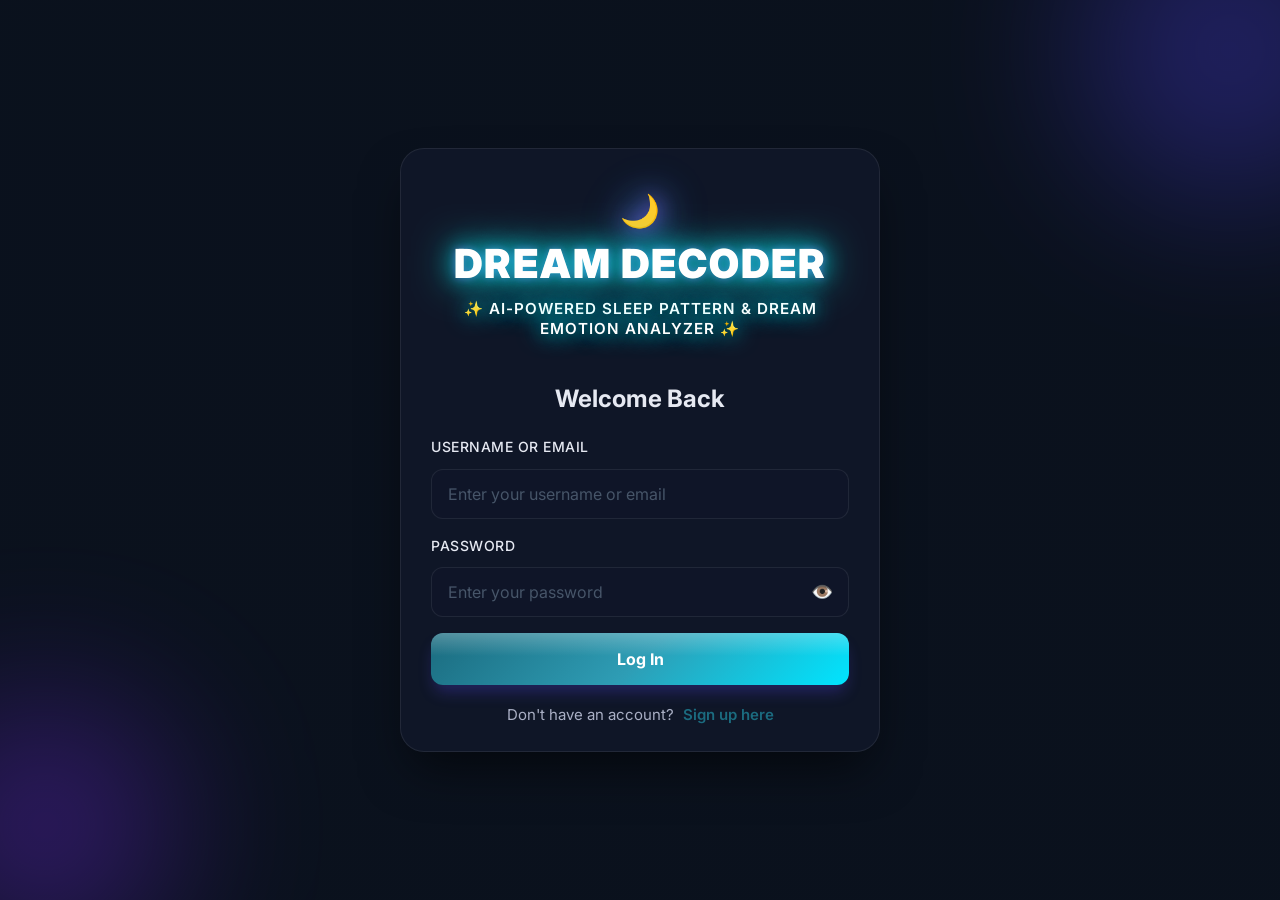
==== commit b9faa7ea: "feat: update Procfile for backend path, enhance CORS origins, and improve auth error handling" ====
--- a/frontend/login.html
+++ b/frontend/login.html
@@ -127,6 +127,7 @@
         </div>
     </div>
 
+    <script src="js/api.js"></script>
     <script src="js/auth.js"></script>
     <script src="js/i18n.js"></script>
     <script>
--- a/frontend/css/styles.css
+++ b/frontend/css/styles.css
@@ -5,43 +5,44 @@
    CSS VARIABLES (Design Tokens)
    ======================================== */
 :root {
-    /* Colors from palette - Midnight Voyage */
-    --color-midnight: #2F4157;
-    --color-ocean: #577C8E;
-    --color-foam: #DAE4EA;
+    /* Colors from palette - Dream Starry Theme (Cool Teal) */
+    --color-midnight: #0B0F1A;
+    --color-ocean: #1B6B7F;
+    --color-foam: #E6E9F2;
 
     /* Background colors */
-    --color-bg-primary: #1e2d3d;
-    --color-bg-secondary: #2F4157;
-    --color-bg-tertiary: #3a4f65;
+    --color-bg-primary: #0B0F1A;
+    --color-bg-secondary: #12182B;
+    --color-bg-tertiary: #1A2138;
     --color-bg-card: var(--color-bg-secondary);
     --color-bg-card-hover: var(--color-bg-tertiary);
 
     /* Accent colors */
-    --color-primary: #577C8E;
-    --color-primary-light: #6a91a5;
-    --color-primary-dark: #486a7a;
-    --color-secondary: #DAE4EA;
-    --color-accent: #8fb3c4;
+    --color-primary: #1B6B7F;
+    --color-primary-light: #2E9DB5;
+    --color-primary-dark: #155263;
+    --color-secondary: #00E5FF;
+    --color-accent: #00D9FF;
+    --auth-accent: #1B6B7F;
 
     /* Text colors */
-    --color-text-primary: #f0f4f6;
-    --color-text-secondary: #b8c9d4;
-    --color-text-muted: #7d93a3;
+    --color-text-primary: #E6E9F2;
+    --color-text-secondary: #AAB0C5;
+    --color-text-muted: #6B7280;
 
     /* Semantic colors */
-    --color-success: #7ec4a3;
-    --color-warning: #e8c47a;
-    --color-error: #d98a8a;
-    --color-info: #8fb3c4;
+    --color-success: #22C55E;
+    --color-warning: #F59E0B;
+    --color-error: #EF4444;
+    --color-info: #4FD1FF;
 
     /* Emotion colors */
-    --color-joy: #e8c47a;
-    --color-sadness: #7d93a3;
-    --color-fear: #9b8ec4;
-    --color-anger: #d98a8a;
-    --color-surprise: #c4a87e;
-    --color-love: #c48a9b;
+    --color-joy: #FFD700;
+    --color-sadness: #7C8FCF;
+    --color-fear: #9B7CEF;
+    --color-anger: #FF6B9D;
+    --color-surprise: #FFA500;
+    --color-love: #FF69B4;
 
     /* Shadows */
     --shadow-sm: 0 1px 3px rgba(0, 0, 0, 0.25);
@@ -69,6 +70,11 @@
     /* Transitions */
     --transition-fast: 0.15s ease;
     --transition-normal: 0.2s ease;
+
+    /* Shared background image for layered UI surfaces */
+    --app-bg-image: url('../background/phil-botha-a0TJ3hy-UD8-unsplash.jpg');
+    --app-bg-overlay-top: rgba(5, 12, 22, 0.48);
+    --app-bg-overlay-bottom: rgba(7, 14, 26, 0.68);
 }
 
 /* ========================================
@@ -89,7 +95,17 @@
 
 body {
     font-family: var(--font-primary);
-    background: var(--color-bg-primary);
+    background-color: var(--color-bg-primary);
+    background-image:
+        radial-gradient(circle at 14% 10%, rgba(27, 107, 127, 0.12), transparent 36%),
+        radial-gradient(circle at 88% 6%, rgba(0, 229, 255, 0.12), transparent 35%),
+        radial-gradient(circle at 50% 50%, rgba(46, 157, 181, 0.08), transparent 50%),
+        linear-gradient(180deg, rgba(5, 12, 22, 0.82), rgba(7, 14, 26, 0.88)),
+        var(--app-bg-image);
+    background-size: cover;
+    background-position: center, center, center, center, center;
+    background-repeat: no-repeat;
+    background-attachment: fixed;
     color: var(--color-text-primary);
     line-height: 1.6;
     min-height: 100vh;
@@ -142,14 +158,28 @@
     justify-content: space-between;
     align-items: center;
     padding: var(--space-md) var(--space-lg);
-    background: rgba(30, 41, 59, 0.8);
-    backdrop-filter: blur(16px);
-    -webkit-backdrop-filter: blur(16px);
-    border-bottom: 1px solid var(--color-bg-tertiary);
+    background: linear-gradient(180deg, rgba(9, 15, 26, 0.72), rgba(9, 15, 26, 0.45));
+    backdrop-filter: blur(8px) saturate(110%);
+    -webkit-backdrop-filter: blur(8px) saturate(110%);
+    border-bottom: none;
     position: sticky;
     top: 0;
     z-index: 1000;
+    margin-bottom: var(--space-sm);
+    box-shadow: none;
     transition: all var(--transition-normal);
+}
+
+.app-header::after {
+    content: '';
+    position: absolute;
+    left: 0;
+    right: 0;
+    bottom: -1px;
+    height: 18px;
+    pointer-events: none;
+    background: linear-gradient(180deg, rgba(79, 209, 255, 0.14), rgba(79, 209, 255, 0));
+    opacity: 0.42;
 }
 
 .logo {
@@ -159,33 +189,163 @@
 }
 
 .logo-icon {
-    font-size: 2.2rem;
-    filter: drop-shadow(0 0 8px rgba(99, 102, 241, 0.4));
-    transition: transform 0.3s ease;
+    position: relative;
+    display: inline-block;
+    font-size: 3rem;
+    line-height: 1;
+    transition: transform 0.35s ease;
+    transform-origin: center;
+    will-change: transform, filter;
+    animation: moonDrift 11.5s ease-in-out infinite,
+        moonGlowBreath 4.6s ease-in-out infinite alternate;
+}
+
+.logo-icon::before {
+    content: '';
+    position: absolute;
+    inset: -11px;
+    border-radius: 50%;
+    opacity: 0.36;
+    pointer-events: none;
+    background:
+        radial-gradient(circle at 20% 24%, rgba(255, 255, 255, 0.92) 0 1px, transparent 1.6px),
+        radial-gradient(circle at 78% 32%, rgba(165, 247, 255, 0.85) 0 1px, transparent 1.7px),
+        radial-gradient(circle at 66% 78%, rgba(255, 255, 255, 0.78) 0 1px, transparent 1.7px),
+        radial-gradient(circle at 30% 72%, rgba(173, 255, 242, 0.8) 0 1px, transparent 1.6px);
+    animation: moonTwinkle 5.8s ease-in-out infinite;
+}
+
+.logo-icon::after {
+    content: '';
+    position: absolute;
+    inset: -7px;
+    border-radius: 50%;
+    border: 1px solid rgba(0, 229, 255, 0.34);
+    opacity: 0;
+    transform: scale(0.88);
+    animation: moonAura 6.2s ease-in-out infinite;
+    pointer-events: none;
 }
 
 .logo:hover .logo-icon {
-    transform: rotate(15deg) scale(1.1);
+    transform: scale(1.04) translateY(-1px);
+}
+
+@keyframes moonDrift {
+    0% {
+        transform: translateY(0px);
+    }
+
+    50% {
+        transform: translateY(-9px);
+    }
+
+    100% {
+        transform: translateY(0px);
+    }
+}
+
+@keyframes moonTilt {
+
+    0%,
+    100% {
+        rotate: 0deg;
+    }
+
+    25% {
+        rotate: -1.45deg;
+    }
+
+    75% {
+        rotate: 1.45deg;
+    }
+}
+
+@keyframes moonTwinkle {
+
+    0%,
+    100% {
+        opacity: 0.24;
+        transform: translateY(0px) scale(0.98);
+    }
+
+    20% {
+        opacity: 0.58;
+    }
+
+    45% {
+        opacity: 0.28;
+        transform: translateY(-1px) scale(1.01);
+    }
+
+    72% {
+        opacity: 0.62;
+    }
+}
+
+@keyframes moonGlowBreath {
+    from {
+        filter:
+            drop-shadow(0 0 8px rgba(0, 212, 255, 0.52)) drop-shadow(0 0 14px rgba(156, 77, 255, 0.28));
+    }
+
+    to {
+        filter:
+            drop-shadow(0 0 16px rgba(0, 229, 255, 0.96)) drop-shadow(0 0 30px rgba(156, 77, 255, 0.62));
+    }
+}
+
+@keyframes moonAura {
+    0% {
+        opacity: 0;
+        transform: scale(0.86);
+    }
+
+    40% {
+        opacity: 0.6;
+    }
+
+    100% {
+        opacity: 0;
+        transform: scale(1.18);
+    }
+}
+
+@media (prefers-reduced-motion: reduce) {
+
+    .logo-icon,
+    .logo-icon::before,
+    .logo-icon::after {
+        animation: none;
+    }
 }
 
 .logo h1 {
     font-family: var(--font-display);
-    font-size: 1.8rem;
-    font-weight: 800;
-    letter-spacing: -0.02em;
-    background: linear-gradient(to right, #818cf8, #c084fc);
-    -webkit-background-clip: text;
-    background-clip: text;
-    -webkit-text-fill-color: transparent;
+    font-size: 2rem;
+    font-weight: 900;
+    letter-spacing: 2px;
+    color: #ffffff;
+    text-transform: uppercase;
+    text-shadow:
+        0 0 28px rgba(0, 255, 255, 0.85),
+        0 0 16px rgba(0, 212, 255, 0.7),
+        0 0 8px rgba(156, 77, 255, 0.55);
 }
 
 .tagline {
-    font-size: 0.85rem;
-    color: var(--color-text-muted);
-    font-weight: 500;
+    font-size: 0.78rem;
+    color: #f5fbff;
+    font-weight: 600;
     text-transform: uppercase;
-    letter-spacing: 2px;
+    letter-spacing: 1.6px;
     margin-left: var(--space-lg);
+    padding: 6px 12px;
+    border-radius: 999px;
+    border: 1px solid rgba(79, 209, 255, 0.45);
+    background: linear-gradient(135deg, rgba(11, 15, 26, 0.55), rgba(0, 229, 255, 0.14));
+    box-shadow: inset 0 1px 0 rgba(255, 255, 255, 0.12), 0 0 12px rgba(0, 212, 255, 0.22);
+    text-shadow: 0 0 10px rgba(0, 212, 255, 0.4);
     display: none;
 }
 
@@ -344,8 +504,9 @@
 
 .tab-btn.active {
     color: white;
-    background: var(--auth-accent, #6366f1);
-    box-shadow: 0 4px 12px rgba(99, 102, 241, 0.3);
+    background: linear-gradient(135deg, rgba(27, 107, 127, 0.3), rgba(0, 229, 255, 0.15));
+    border: 1px solid var(--color-primary);
+    box-shadow: 0 4px 16px rgba(27, 107, 127, 0.5), inset 0 1px 0 rgba(255, 255, 255, 0.1);
 }
 
 .tab-icon {
@@ -381,7 +542,7 @@
 
     .tab-btn.active {
         background: transparent;
-        color: var(--auth-accent, #6366f1);
+        color: var(--color-primary);
         box-shadow: none;
     }
 
@@ -391,8 +552,9 @@
         top: -10px;
         width: 20px;
         height: 3px;
-        background: var(--auth-accent, #6366f1);
+        background: linear-gradient(90deg, #1B6B7F, #00E5FF);
         border-radius: 0 0 3px 3px;
+        box-shadow: 0 0 8px rgba(27, 107, 127, 0.8);
     }
 
     .tab-icon {
@@ -414,21 +576,95 @@
 
 .tab-panel.active {
     display: block;
+    position: relative;
+    isolation: isolate;
+    animation: sectionGlowIn 0.55s ease-out;
+}
+
+.tab-panel.active::before {
+    content: '';
+    position: absolute;
+    inset: -12px -6px auto;
+    height: 180px;
+    background:
+        radial-gradient(circle at 20% 0%, rgba(0, 229, 255, 0.12), transparent 40%),
+        radial-gradient(circle at 80% 0%, rgba(27, 107, 127, 0.1), transparent 36%),
+        radial-gradient(circle at 50% 20%, rgba(255, 255, 255, 0.04), transparent 55%);
+    pointer-events: none;
+    z-index: -1;
+    animation: sectionGlowFade 0.75s ease-out;
 }
 
 /* ========================================
    CARDS
    ======================================== */
 .card {
-    background: var(--color-bg-card);
+    background: rgba(18, 24, 43, 0.8);
+    backdrop-filter: blur(16px) brightness(1.05);
+    -webkit-backdrop-filter: blur(16px) brightness(1.05);
     border-radius: var(--radius-lg);
-    box-shadow: var(--shadow-sm);
-    border: 1px solid var(--color-bg-tertiary);
+    box-shadow: 0 12px 28px rgba(3, 9, 15, 0.26), inset 0 1px 8px rgba(255, 255, 255, 0.12), 0 0 24px rgba(27, 107, 127, 0.1);
+    border: 1px solid rgba(27, 107, 127, 0.5);
     overflow: hidden;
+    transition: transform var(--transition-normal), border-color var(--transition-normal), box-shadow var(--transition-normal);
+    position: relative;
+}
+
+.tab-panel.active .card {
+    animation: cardGlowRise 0.6s ease-out;
+}
+
+.card::before {
+    content: '';
+    position: absolute;
+    top: 0;
+    left: 0;
+    right: 0;
+    height: 50%;
+    background: linear-gradient(180deg, rgba(255, 255, 255, 0.08) 0%, rgba(255, 255, 255, 0) 100%);
+    pointer-events: none;
+    border-radius: var(--radius-lg) var(--radius-lg) 0 0;
 }
 
 .card:hover {
-    border-color: var(--color-ocean);
+    border-color: var(--color-secondary);
+    transform: translateY(-3px);
+    box-shadow: 0 20px 40px rgba(27, 107, 127, 0.3), inset 0 1px 12px rgba(255, 255, 255, 0.15), 0 0 32px rgba(27, 107, 127, 0.15);
+}
+
+@keyframes sectionGlowIn {
+    0% {
+        opacity: 0.92;
+        filter: brightness(0.98);
+    }
+
+    100% {
+        opacity: 1;
+        filter: brightness(1);
+    }
+}
+
+@keyframes sectionGlowFade {
+    0% {
+        opacity: 0;
+        transform: translateY(-6px);
+    }
+
+    100% {
+        opacity: 1;
+        transform: translateY(0);
+    }
+}
+
+@keyframes cardGlowRise {
+    0% {
+        transform: translateY(6px);
+        box-shadow: 0 0 0 rgba(0, 0, 0, 0);
+    }
+
+    100% {
+        transform: translateY(0);
+    }
 }
 
 .card-header {
@@ -437,7 +673,7 @@
     align-items: center;
     padding: var(--space-lg);
     border-bottom: 1px solid var(--color-bg-tertiary);
-    background: rgba(0, 0, 0, 0.1);
+    background: linear-gradient(180deg, rgba(5, 11, 18, 0.24), rgba(5, 11, 18, 0.14));
 }
 
 .card-header h2 {
@@ -472,9 +708,118 @@
     gap: var(--space-lg);
 }
 
+.analytics-overview-grid {
+    display: grid;
+    grid-template-columns: repeat(4, 1fr);
+    gap: var(--space-lg);
+    margin-bottom: var(--space-lg);
+}
+
+.analytics-dashboard-grid {
+    display: grid;
+    grid-template-columns: 1.2fr 0.8fr;
+    gap: var(--space-lg);
+    margin-bottom: var(--space-lg);
+}
+
+.analytics-range-controls {
+    display: flex;
+    align-items: center;
+    gap: var(--space-sm);
+    margin-bottom: var(--space-lg);
+    padding: 10px 14px;
+    border: 1px solid var(--color-bg-tertiary);
+    border-radius: var(--radius-md);
+    background: rgba(18, 24, 43, 0.58);
+}
+
+.analytics-range-controls label {
+    font-size: 0.82rem;
+    color: var(--color-text-secondary);
+    letter-spacing: 0.4px;
+    text-transform: uppercase;
+    font-weight: 600;
+}
+
+.analytics-mini-chart-wrap {
+    height: 190px;
+}
+
+.analytics-mini-note {
+    margin-top: var(--space-sm);
+    font-size: 0.82rem;
+    color: var(--color-text-muted);
+}
+
+.analytics-metric-card .card-body {
+    display: flex;
+    flex-direction: column;
+    gap: var(--space-xs);
+}
+
+.metric-label {
+    font-size: 0.75rem;
+    color: var(--color-text-muted);
+    text-transform: uppercase;
+    letter-spacing: 0.6px;
+}
+
+.metric-value {
+    font-family: var(--font-display);
+    font-size: 1.5rem;
+    color: var(--color-foam);
+    font-weight: 700;
+}
+
+.analytics-dream-item,
+.analytics-correlation-item {
+    background: rgba(0, 0, 0, 0.12);
+    border: 1px solid var(--color-bg-tertiary);
+    border-radius: var(--radius-md);
+    padding: var(--space-md);
+    margin-bottom: var(--space-md);
+}
+
+.analytics-dream-header,
+.analytics-correlation-header,
+.analytics-correlation-body,
+.analytics-dream-meta {
+    display: flex;
+    flex-wrap: wrap;
+    gap: var(--space-sm);
+    justify-content: space-between;
+    align-items: center;
+}
+
+.analytics-dream-item p {
+    margin: var(--space-sm) 0;
+    color: var(--color-text-secondary);
+    line-height: 1.5;
+}
+
+.analytics-dream-meta,
+.analytics-correlation-body {
+    font-size: 0.82rem;
+    color: var(--color-text-muted);
+}
+
+@media (max-width: 1200px) {
+    .analytics-overview-grid {
+        grid-template-columns: repeat(2, 1fr);
+    }
+
+    .analytics-dashboard-grid {
+        grid-template-columns: 1fr;
+    }
+}
+
 @media (max-width: 768px) {
     .analytics-grid {
         grid-template-columns: 1fr;
+    }
+
+    body {
+        background-attachment: scroll;
     }
 }
 
@@ -538,6 +883,8 @@
 
     .panel-grid,
     .analytics-grid,
+    .analytics-overview-grid,
+    .analytics-dashboard-grid,
     .insights-grid,
     .insights-grid-3col {
         grid-template-columns: 1fr;
@@ -549,6 +896,11 @@
 
     .quick-stats-horizontal {
         flex-direction: column;
+    }
+
+    .analytics-range-controls {
+        flex-direction: column;
+        align-items: flex-start;
     }
 }
 
@@ -663,12 +1015,27 @@
 }
 
 .btn-primary {
-    background: var(--color-ocean);
+    background: linear-gradient(180deg, rgba(27, 107, 127, 1) 0%, rgba(27, 107, 127, 0.85) 100%), linear-gradient(135deg, #1B6B7F, #2E9DB5, #00E5FF);
     color: var(--color-text-primary);
+    box-shadow: 0 4px 15px rgba(27, 107, 127, 0.5), inset 0 1px 4px rgba(255, 255, 255, 0.25);
+    position: relative;
+    overflow: hidden;
+}
+
+.btn-primary::before {
+    content: '';
+    position: absolute;
+    top: 0;
+    left: 0;
+    right: 0;
+    height: 45%;
+    background: linear-gradient(180deg, rgba(255, 255, 255, 0.25) 0%, rgba(255, 255, 255, 0) 100%);
+    pointer-events: none;
 }
 
 .btn-primary:hover {
-    background: var(--color-primary-light);
+    box-shadow: 0 8px 32px rgba(27, 107, 127, 0.8), inset 0 1px 6px rgba(255, 255, 255, 0.35);
+    transform: translateY(-2px);
 }
 
 .btn-primary:active {
@@ -726,16 +1093,17 @@
 }
 
 .dream-item {
-    background: rgba(0, 0, 0, 0.15);
+    background: rgba(18, 24, 43, 0.6);
     border-radius: var(--radius-md);
     padding: var(--space-md) var(--space-lg);
     margin-bottom: var(--space-md);
-    border-left: 3px solid var(--color-ocean);
+    border-left: 3px solid var(--color-primary);
     transition: background var(--transition-fast);
 }
 
 .dream-item:hover {
-    background: rgba(0, 0, 0, 0.25);
+    background: rgba(18, 24, 43, 0.85);
+    border-left-color: var(--color-secondary);
 }
 
 .dream-item-header {
@@ -1001,10 +1369,24 @@
     justify-content: space-between;
     align-items: flex-start;
     padding: var(--space-md);
-    background: rgba(0, 0, 0, 0.15);
+    background: rgba(18, 24, 43, 0.7);
     border-radius: var(--radius-md);
     margin-bottom: var(--space-sm);
-    border: 1px solid var(--color-bg-tertiary);
+    border: 1px solid rgba(27, 107, 127, 0.6);
+    position: relative;
+    backdrop-filter: blur(8px);
+}
+
+.sleep-item::before {
+    content: '';
+    position: absolute;
+    top: 0;
+    left: 0;
+    right: 0;
+    height: 40%;
+    background: linear-gradient(180deg, rgba(255, 255, 255, 0.06) 0%, rgba(255, 255, 255, 0) 100%);
+    pointer-events: none;
+    border-radius: var(--radius-md) var(--radius-md) 0 0;
 }
 
 .sleep-item-date {
@@ -1029,7 +1411,7 @@
 .sleep-item-dream-log {
     margin-top: var(--space-sm);
     padding-top: var(--space-sm);
-    border-top: 1px dashed var(--color-bg-tertiary);
+    border-top: 1px dashed var(--color-primary);
 }
 
 .sleep-item-dream-log.muted {
@@ -1044,16 +1426,63 @@
     margin-bottom: 6px;
 }
 
+.sleep-item-dream-accordion .sleep-item-dream-title {
+    cursor: pointer;
+    list-style: none;
+    margin-bottom: 0;
+    padding: 2px 0;
+    display: flex;
+    align-items: center;
+    justify-content: space-between;
+}
+
+.sleep-item-dream-accordion .sleep-item-dream-title::-webkit-details-marker {
+    display: none;
+}
+
+.sleep-item-dream-accordion .sleep-item-dream-title::after {
+    content: '▾';
+    font-size: 0.8rem;
+    color: var(--color-secondary);
+    transition: transform var(--transition-fast), color var(--transition-fast);
+}
+
+.sleep-item-dream-accordion:not([open]) .sleep-item-dream-list {
+    display: none;
+}
+
+.sleep-item-dream-accordion[open] .sleep-item-dream-title::after {
+    transform: rotate(180deg);
+}
+
+.sleep-item-dream-accordion[open] .sleep-item-dream-list {
+    margin-top: 8px;
+}
+
 .sleep-item-dream-list {
     display: grid;
     gap: 6px;
 }
 
 .sleep-item-dream-entry {
-    background: rgba(0, 0, 0, 0.12);
-    border: 1px solid var(--color-bg-tertiary);
+    background: linear-gradient(135deg, rgba(26, 33, 56, 0.8) 0%, rgba(18, 24, 43, 0.7) 100%);
+    border: 1px solid rgba(0, 229, 255, 0.5);
     border-radius: var(--radius-sm);
     padding: 8px 10px;
+    backdrop-filter: blur(6px);
+    position: relative;
+}
+
+.sleep-item-dream-entry::before {
+    content: '';
+    position: absolute;
+    top: 0;
+    left: 0;
+    right: 0;
+    height: 50%;
+    background: linear-gradient(180deg, rgba(255, 255, 255, 0.05) 0%, rgba(255, 255, 255, 0) 100%);
+    pointer-events: none;
+    border-radius: var(--radius-sm) var(--radius-sm) 0 0;
 }
 
 .dream-entry-emotion {
@@ -1068,6 +1497,8 @@
     font-size: 0.8rem;
     color: var(--color-text-secondary);
     line-height: 1.45;
+    white-space: pre-wrap;
+    overflow-wrap: anywhere;
 }
 
 .sleep-item-dream-empty {
@@ -1118,8 +1549,9 @@
 
 .analysis-row {
     display: flex;
-    align-items: center;
+    align-items: flex-start;
     gap: var(--space-md);
+    flex-wrap: wrap;
 }
 
 .analysis-label {
@@ -1132,6 +1564,10 @@
 .analysis-value {
     color: var(--color-text-primary);
     font-size: 0.9rem;
+    flex: 1 1 0;
+    min-width: 0;
+    overflow-wrap: anywhere;
+    word-break: break-word;
 }
 
 .sentiment-positive {
@@ -1187,9 +1623,9 @@
 }
 
 .keyword-cloud-item:hover {
-    background: var(--color-ocean);
+    background: var(--color-primary);
     color: var(--color-text-primary);
-    border-color: var(--color-ocean);
+    border-color: var(--color-primary);
 }
 
 .keyword-cloud-item.large {
@@ -1215,9 +1651,9 @@
     display: flex;
     gap: var(--space-md);
     padding: var(--space-lg);
-    background: rgba(0, 0, 0, 0.15);
+    background: rgba(18, 24, 43, 0.6);
     border-radius: var(--radius-md);
-    border-left: 3px solid var(--color-ocean);
+    border-left: 3px solid var(--color-primary);
 }
 
 .insight-item.type-warning {
@@ -1292,14 +1728,14 @@
 }
 
 .health-tip-card {
-    background: rgba(0, 0, 0, 0.15);
+    background: rgba(18, 24, 43, 0.6);
     border-radius: var(--radius-md);
     padding: var(--space-lg);
-    border: 1px solid var(--color-bg-tertiary);
+    border: 1px solid var(--color-primary);
 }
 
 .health-tip-card:hover {
-    border-color: var(--color-ocean);
+    border-color: var(--color-secondary);
 }
 
 .health-tip-header {
@@ -1327,7 +1763,7 @@
     padding: var(--space-md);
     background: rgba(0, 0, 0, 0.1);
     border-radius: var(--radius-sm);
-    border-left: 3px solid var(--color-ocean);
+    border-left: 3px solid var(--color-secondary);
     font-style: italic;
 }
 
@@ -1369,10 +1805,24 @@
     flex-direction: column;
     align-items: center;
     padding: var(--space-lg);
-    background: rgba(0, 0, 0, 0.15);
+    background: rgba(18, 24, 43, 0.75);
     border-radius: var(--radius-md);
     text-align: center;
-    border: 1px solid var(--color-bg-tertiary);
+    border: 1px solid rgba(27, 107, 127, 0.5);
+    position: relative;
+    backdrop-filter: blur(10px);
+    overflow: hidden;
+}
+
+.quick-stat::before {
+    content: '';
+    position: absolute;
+    top: 0;
+    left: 0;
+    right: 0;
+    height: 50%;
+    background: linear-gradient(180deg, rgba(255, 255, 255, 0.08) 0%, rgba(255, 255, 255, 0) 100%);
+    pointer-events: none;
 }
 
 .quick-stat .stat-icon {
@@ -1679,7 +2129,9 @@
 
 .modal-content {
     position: relative;
-    background: var(--color-bg-secondary);
+    background: rgba(15, 27, 39, 0.84);
+    backdrop-filter: blur(10px);
+    -webkit-backdrop-filter: blur(10px);
     border-radius: var(--radius-lg);
     max-width: 600px;
     width: 90%;
@@ -1747,7 +2199,7 @@
     background: var(--color-bg-primary);
     border-radius: var(--radius-md);
     margin-bottom: var(--space-lg);
-    border-left: 3px solid var(--color-ocean);
+    border-left: 3px solid var(--color-primary);
 }
 
 .modal-analysis {
@@ -1830,24 +2282,39 @@
 }
 
 .jungian-journal-item {
-    background: rgba(0, 0, 0, 0.15);
-    border: 1px solid var(--color-bg-tertiary);
+    background: linear-gradient(135deg, rgba(18, 24, 43, 0.75) 0%, rgba(18, 24, 43, 0.6) 100%);
+    border: 1px solid rgba(27, 107, 127, 0.5);
     border-radius: var(--radius-sm);
     padding: var(--space-md);
     margin-bottom: var(--space-md);
     cursor: pointer;
     transition: transform var(--transition-normal), border-color var(--transition-normal), background var(--transition-normal);
+    position: relative;
+    backdrop-filter: blur(8px);
+    overflow: hidden;
+}
+
+.jungian-journal-item::before {
+    content: '';
+    position: absolute;
+    top: 0;
+    left: 0;
+    right: 0;
+    height: 45%;
+    background: linear-gradient(180deg, rgba(255, 255, 255, 0.06) 0%, rgba(255, 255, 255, 0) 100%);
+    pointer-events: none;
 }
 
 .jungian-journal-item:hover {
-    transform: translateY(-1px);
-    border-color: var(--color-ocean);
-    background: rgba(0, 0, 0, 0.2);
+    transform: translateY(-2px);
+    border-color: var(--color-secondary);
+    background: linear-gradient(135deg, rgba(18, 24, 43, 0.9) 0%, rgba(18, 24, 43, 0.8) 100%);
+    box-shadow: 0 8px 20px rgba(27, 107, 127, 0.15);
 }
 
 .jungian-journal-item.expanded {
-    border-color: var(--color-foam);
-    background: rgba(0, 0, 0, 0.22);
+    border-color: var(--color-secondary);
+    background: rgba(18, 24, 43, 0.9);
 }
 
 .jungian-dream-preview {
@@ -1884,6 +2351,14 @@
     border: 1px solid var(--color-bg-tertiary);
 }
 
+.jungian-delete-btn {
+    margin-left: auto;
+}
+
+.jungian-delete-btn.btn-delete:hover {
+    color: var(--color-error);
+}
+
 .jungian-report-body {
     white-space: pre-wrap;
 }
@@ -1950,22 +2425,35 @@
 /* Make dream items clickable */
 .dream-item {
     cursor: pointer;
-    background: var(--color-bg-card);
+    background: rgba(18, 24, 43, 0.7);
     border-radius: var(--radius-md);
     padding: var(--space-lg);
     margin-bottom: var(--space-md);
-    border: 1px solid var(--color-bg-tertiary);
+    border: 1px solid rgba(27, 107, 127, 0.6);
     border-left: 4px solid var(--color-accent);
     transition: all var(--transition-normal);
     position: relative;
     overflow: hidden;
+    backdrop-filter: blur(8px);
+}
+
+.dream-item::before {
+    content: '';
+    position: absolute;
+    top: 0;
+    left: 0;
+    right: 0;
+    height: 50%;
+    background: linear-gradient(180deg, rgba(255, 255, 255, 0.06) 0%, rgba(255, 255, 255, 0) 100%);
+    pointer-events: none;
+    border-radius: var(--radius-md) var(--radius-md) 0 0;
 }
 
 .dream-item:hover {
-    background: var(--color-bg-card-hover);
-    border-color: var(--color-ocean);
+    background: rgba(18, 24, 43, 0.85);
+    border-color: var(--color-secondary);
     transform: translateY(-2px);
-    box-shadow: var(--shadow-md);
+    box-shadow: 0 12px 28px rgba(27, 107, 127, 0.2), inset 0 1px 6px rgba(255, 255, 255, 0.1);
 }
 
 .dream-item-header {
@@ -1998,21 +2486,21 @@
 }
 
 .badge-nightmare {
-    background: rgba(217, 138, 138, 0.2);
-    color: #ff9999;
-    border: 1px solid rgba(217, 138, 138, 0.3);
+    background: rgba(239, 68, 68, 0.2);
+    color: var(--color-error);
+    border: 1px solid rgba(239, 68, 68, 0.4);
 }
 
 .badge-lucid {
-    background: rgba(143, 179, 196, 0.2);
-    color: #99ccff;
-    border: 1px solid rgba(143, 179, 196, 0.3);
+    background: rgba(79, 209, 255, 0.2);
+    color: var(--color-info);
+    border: 1px solid rgba(79, 209, 255, 0.4);
 }
 
 .badge-recurring {
-    background: rgba(155, 142, 196, 0.2);
-    color: #ccb3ff;
-    border: 1px solid rgba(155, 142, 196, 0.3);
+    background: rgba(27, 107, 127, 0.2);
+    color: var(--color-primary);
+    border: 1px solid rgba(27, 107, 127, 0.4);
 }
 
 /* ========================================
--- a/frontend/css/auth.css
+++ b/frontend/css/auth.css
@@ -4,16 +4,16 @@
  */
 
 :root {
-    --auth-bg-primary: #0f172a;
-    --auth-bg-secondary: #1e293b;
-    --auth-accent: #6366f1;
-    --auth-accent-hover: #4f46e5;
-    --auth-text-main: #f8fafc;
-    --auth-text-muted: #94a3b8;
-    --auth-glass-bg: rgba(30, 41, 59, 0.7);
-    --auth-glass-border: rgba(255, 255, 255, 0.1);
-    --auth-shadow: 0 25px 50px -12px rgba(0, 0, 0, 0.5);
-    --auth-gradient: linear-gradient(135deg, #4f46e5 0%, #7c3aed 100%);
+    --auth-bg-primary: #0B0F1A;
+    --auth-bg-secondary: #12182B;
+    --auth-accent: #1B6B7F;
+    --auth-accent-hover: #2E9DB5;
+    --auth-text-main: #E6E9F2;
+    --auth-text-muted: #AAB0C5;
+    --auth-glass-bg: rgba(18, 24, 43, 0.75);
+    --auth-glass-border: rgba(255, 255, 255, 0.08);
+    --auth-shadow: 0 25px 50px -12px rgba(0, 0, 0, 0.6);
+    --auth-gradient: linear-gradient(135deg, #1B6B7F 0%, #2E9DB5 50%, #00E5FF 100%);
 }
 
 * {
@@ -26,10 +26,12 @@
 .auth-page {
     background-color: var(--auth-bg-primary);
     background-image:
-        radial-gradient(at 0% 0%, rgba(79, 70, 229, 0.15) 0px, transparent 50%),
-        radial-gradient(at 100% 0%, rgba(124, 58, 237, 0.15) 0px, transparent 50%),
-        radial-gradient(at 100% 100%, rgba(79, 70, 229, 0.15) 0px, transparent 50%),
-        radial-gradient(at 0% 100%, rgba(124, 58, 237, 0.15) 0px, transparent 50%);
+        linear-gradient(rgba(10, 18, 30, 0.74), rgba(10, 18, 30, 0.78)),
+        url('../background/phil-botha-a0TJ3hy-UD8-unsplash.jpg');
+    background-size: cover;
+    background-position: center;
+    background-repeat: no-repeat;
+    background-attachment: fixed;
     min-height: 100dvh;
     height: 100dvh;
     display: flex;
